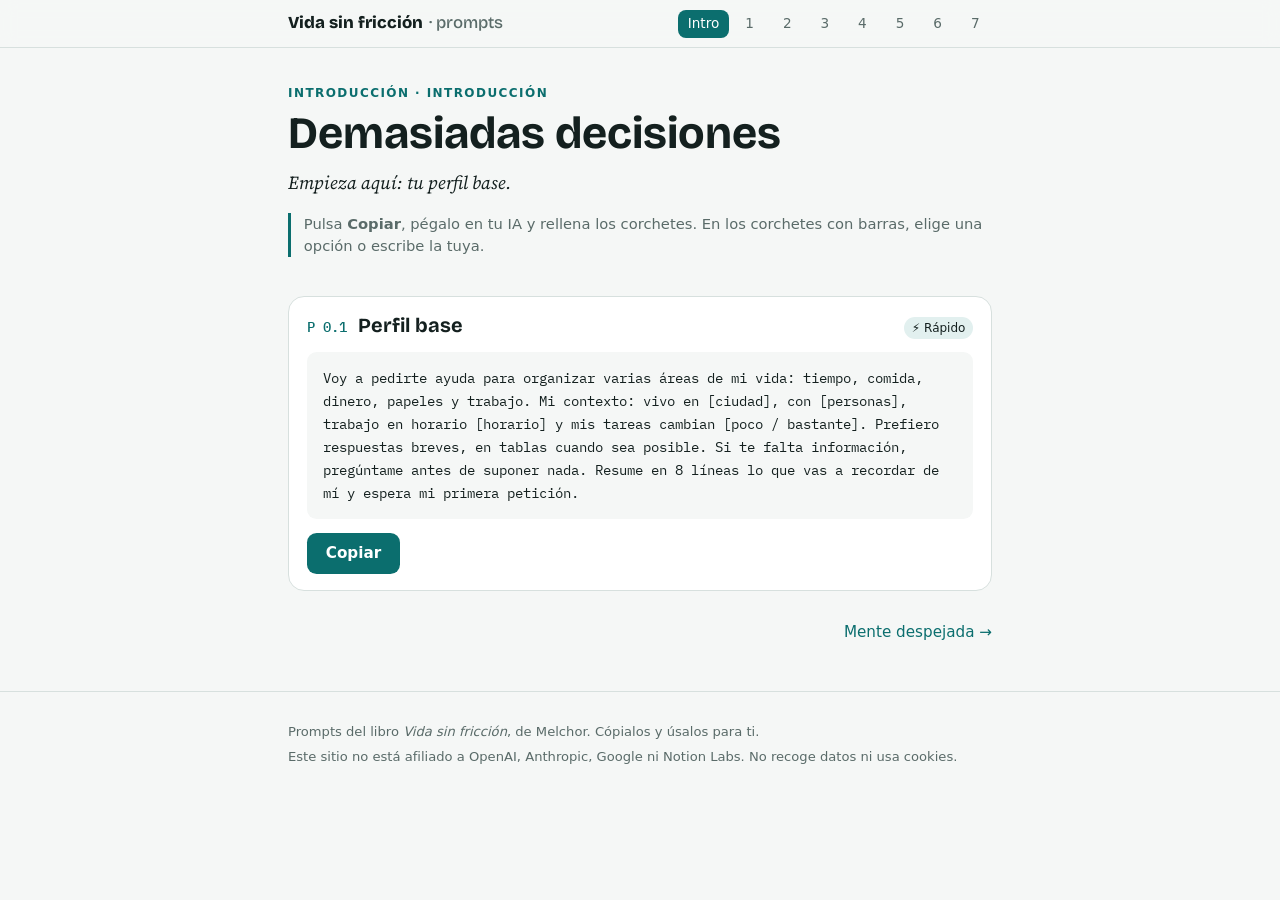
==== c0/index.html @ 8950af1c "Web de prompts de Vida sin fricción Co-Authored-By: Claude Opus 5.5 <noreply@anthropic.com> Claude-S" ====
<!doctype html><html lang="es"><head><meta charset="utf-8"><meta name="viewport" content="width=device-width,initial-scale=1,viewport-fit=cover">
<title>Introducción: Demasiadas decisiones · Vida sin fricción</title><meta name="description" content="Prompts listos para copiar del introducción de Vida sin fricción."><link rel="icon" href="../favicon.svg" type="image/svg+xml">
<link rel="preconnect" href="https://fonts.googleapis.com"><link rel="preconnect" href="https://fonts.gstatic.com" crossorigin>
<link rel="stylesheet" href="https://fonts.googleapis.com/css2?family=Bricolage+Grotesque:opsz,wght@12..96,500;12..96,700;12..96,800&family=IBM+Plex+Mono:wght@400;500&family=Source+Serif+4:ital,opsz,wght@0,8..60,400;0,8..60,600;1,8..60,400&display=swap">
<link rel="stylesheet" href="../style.css"></head><body><header class="top"><div class="wrap"><a class="marca" href="../">Vida sin fricción<span>· prompts</span></a><nav aria-label="Capítulos"><a href="../c0/" aria-current="page">Intro</a><a href="../c1/">1</a><a href="../c2/">2</a><a href="../c3/">3</a><a href="../c4/">4</a><a href="../c5/">5</a><a href="../c6/">6</a><a href="../c7/">7</a></nav></div></header><main class="wrap"><section class="cab-cap"><p class="etq">Introducción · Introducción</p><h1>Demasiadas decisiones</h1><p class="principio">Empieza aquí: tu perfil base.</p>
<p class="ayuda">Pulsa <strong>Copiar</strong>, pégalo en tu IA y rellena los corchetes. En los corchetes con barras, elige una opción o escribe la tuya.</p></section>
<div class="lista"><article class="prompt" id="p-0-1"><header><span class="code">P 0.1</span><h3>Perfil base</h3><div class="niveles"><span class="nivel" title="Rápido">⚡ Rápido</span></div></header>
<pre>Voy a pedirte ayuda para organizar varias áreas de mi vida: tiempo, comida, dinero, papeles y trabajo. Mi contexto: vivo en [ciudad], con [personas], trabajo en horario [horario] y mis tareas cambian [poco / bastante]. Prefiero respuestas breves, en tablas cuando sea posible. Si te falta información, pregúntame antes de suponer nada. Resume en 8 líneas lo que vas a recordar de mí y espera mi primera petición.</pre><button type="button" class="copiar" aria-label="Copiar P 0.1">Copiar</button></article></div><nav class="pasar"><span></span><a class="next" href="../c1/">Mente despejada →</a></nav></main><footer class="pie"><div class="wrap"><p>Prompts del libro <em>Vida sin fricción</em>, de Melchor. Cópialos y úsalos para ti.</p><p>Este sitio no está afiliado a OpenAI, Anthropic, Google ni Notion Labs. No recoge datos ni usa cookies.</p></div></footer><script src="../app.js"></script></body></html>
---- style.css ----
:root{--bg:#F5F7F6;--surface:#FFFFFF;--fg:#14201F;--muted:#5A6B69;--line:#D7E0DE;--accent:#0B6E6E;--accent-soft:#E2F0EF;--on-accent:#FFFFFF;
--f-display:"Bricolage Grotesque","Segoe UI",system-ui,sans-serif;--f-text:"Source Serif 4",Georgia,serif;--f-mono:"IBM Plex Mono",ui-monospace,Menlo,Consolas,monospace;--f-ui:system-ui,-apple-system,"Segoe UI",Roboto,sans-serif;color-scheme:light}
@media (prefers-color-scheme:dark){:root{--bg:#0F1615;--surface:#16201F;--fg:#E6EEED;--muted:#9AAEAB;--line:#2A3836;--accent:#55C7C0;--accent-soft:#1B2E2C;--on-accent:#0F1615;color-scheme:dark}}
*{box-sizing:border-box}html{-webkit-text-size-adjust:100%}
body{margin:0;background:var(--bg);color:var(--fg);font:400 1.0625rem/1.6 var(--f-text);padding-bottom:env(safe-area-inset-bottom,0px)}
.wrap{max-width:46rem;margin:0 auto;padding-inline:max(16px,env(safe-area-inset-left,0px))}
a{color:var(--accent)}
.top{position:sticky;top:0;z-index:5;background:color-mix(in srgb,var(--bg) 88%,transparent);backdrop-filter:blur(8px);border-bottom:1px solid var(--line);padding-top:env(safe-area-inset-top,0px)}
.top .wrap{display:flex;flex-wrap:wrap;align-items:center;justify-content:space-between;gap:.4rem 1rem;padding-block:.6rem}
.marca{font:800 1.05rem/1 var(--f-display);color:var(--fg);text-decoration:none}.marca span{font-weight:500;color:var(--muted);margin-left:.35rem}
.top nav{display:flex;flex-wrap:wrap;gap:.25rem}
.top nav a{font:500 .85rem/1 var(--f-ui);text-decoration:none;color:var(--muted);padding:.45rem .6rem;border-radius:.5rem;min-width:2.1rem;text-align:center}
.top nav a:hover{background:var(--accent-soft);color:var(--fg)}.top nav a[aria-current]{background:var(--accent);color:var(--on-accent)}
h1,h2,h3{font-family:var(--f-display);text-wrap:balance;line-height:1.15}
.etq{font:600 .75rem/1 var(--f-ui);letter-spacing:.12em;text-transform:uppercase;color:var(--accent);margin:0 0 .6rem}
.hero{padding-block:3rem 1.5rem}.hero h1{font-size:clamp(2.4rem,9vw,3.6rem);font-weight:800;margin:0 0 .6rem;letter-spacing:-.02em}
.sub{font-size:1.2rem;color:var(--muted);margin:0 0 1.6rem;max-width:34rem}
.buscar{display:grid;gap:.4rem;font:600 .8rem/1 var(--f-ui);color:var(--muted)}
.buscar input{font:400 1rem/1.4 var(--f-ui);padding:.85rem 1rem;border:1.5px solid var(--line);border-radius:.7rem;background:var(--surface);color:var(--fg);width:100%}
.buscar input:focus{outline:none;border-color:var(--accent)}
.res{list-style:none;margin:.5rem 0 0;padding:0;border:1px solid var(--line);border-radius:.7rem;background:var(--surface);overflow:hidden}
.res a{display:flex;gap:.8rem;padding:.7rem 1rem;text-decoration:none;color:var(--fg);border-top:1px solid var(--line);font-family:var(--f-ui);font-size:.95rem}
.res li:first-child a{border-top:0}.res a:hover{background:var(--accent-soft)}.res .c{font-family:var(--f-mono);color:var(--accent);flex:none;width:3.6rem}.res small{color:var(--muted);display:block}
.res .vacio{padding:.8rem 1rem;color:var(--muted);font-family:var(--f-ui)}
.leyenda{font:400 .85rem/2 var(--f-ui);color:var(--muted);padding-block:.5rem 1.2rem}.leyenda .nivel{margin-left:.6rem}.leyenda .nivel:first-child{margin-left:0}
.nivel{display:inline-block;font:500 .75rem/1 var(--f-ui);padding:.3rem .5rem;border-radius:999px;background:var(--accent-soft);color:var(--fg);white-space:nowrap}
.caps{display:grid;gap:.6rem;padding-bottom:3rem}
.capcard{display:flex;gap:1rem;align-items:center;padding:1rem 1.1rem;background:var(--surface);border:1px solid var(--line);border-radius:.9rem;text-decoration:none;color:var(--fg);transition:border-color .15s}
.capcard:hover{border-color:var(--accent)}.capcard .num{font:800 1.8rem/1 var(--f-display);color:var(--accent);width:2rem;text-align:center;flex:none}
.capcard .t{display:grid;gap:.2rem;min-width:0}.capcard b{font:700 1.1rem/1.2 var(--f-display)}.capcard small{font:400 .88rem/1.4 var(--f-ui);color:var(--muted)}
.cab-cap{padding-block:2.4rem 1rem}.cab-cap h1{font-size:clamp(2rem,7vw,2.8rem);margin:0 0 .5rem}
.principio{font-style:italic;font-size:1.15rem;margin:0 0 1rem}.ayuda{font:400 .92rem/1.5 var(--f-ui);color:var(--muted);border-left:3px solid var(--accent);padding-left:.8rem;margin:0}
.lista{display:grid;gap:1.1rem;padding-block:1.4rem 2rem}
.prompt{background:var(--surface);border:1px solid var(--line);border-radius:1rem;padding:1.1rem 1.1rem 1rem;position:relative;scroll-margin-top:5rem}
.prompt:target{border-color:var(--accent);box-shadow:0 0 0 3px var(--accent-soft)}
.prompt header{display:flex;flex-wrap:wrap;align-items:baseline;gap:.3rem .7rem;margin-bottom:.8rem}
.prompt .code{font:500 .85rem/1 var(--f-mono);color:var(--accent)}.prompt h3{margin:0;font-size:1.25rem;flex:1 1 12rem;min-width:0}
.niveles{display:flex;gap:.3rem;flex-wrap:wrap}
.prompt pre{margin:0 0 .9rem;white-space:pre-wrap;word-wrap:break-word;font:400 .9rem/1.6 var(--f-mono);background:var(--bg);border-radius:.6rem;padding:.9rem 1rem;max-height:26rem;overflow:auto}
.copiar{font:600 .95rem/1 var(--f-ui);background:var(--accent);color:var(--on-accent);border:0;border-radius:.6rem;padding:.8rem 1.2rem;cursor:pointer;width:100%}
.copiar:hover{filter:brightness(1.08)}.copiar.ok{background:var(--fg);color:var(--bg)}
@media (min-width:600px){.copiar{width:auto}}
.pasar{display:flex;justify-content:space-between;gap:1rem;padding-bottom:3rem;font:500 .95rem/1.3 var(--f-ui)}.pasar a{text-decoration:none}.pasar .next{text-align:right;margin-left:auto}
.pie{border-top:1px solid var(--line);padding-block:1.6rem 2.4rem;font:400 .82rem/1.5 var(--f-ui);color:var(--muted)}.pie p{margin:.3rem 0}
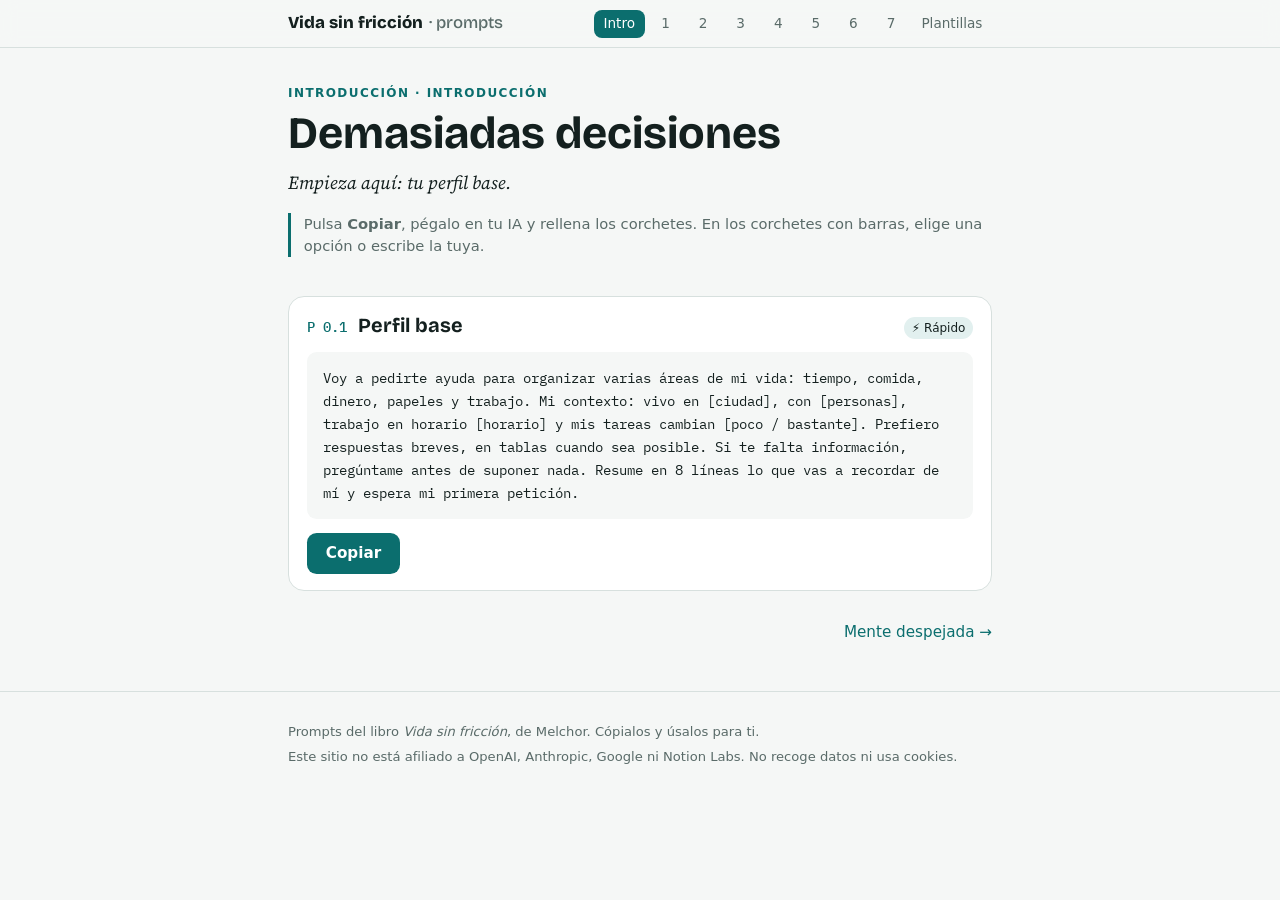
==== commit 9835b10e: "Añade plantillas interactivas (anexo C) Co-Authored-By: Claude Opus 5.5 <noreply@anthropic.com> Clau" ====
--- a/c0/index.html
+++ b/c0/index.html
@@ -2,7 +2,7 @@
 <title>Introducción: Demasiadas decisiones · Vida sin fricción</title><meta name="description" content="Prompts listos para copiar del introducción de Vida sin fricción."><link rel="icon" href="../favicon.svg" type="image/svg+xml">
 <link rel="preconnect" href="https://fonts.googleapis.com"><link rel="preconnect" href="https://fonts.gstatic.com" crossorigin>
 <link rel="stylesheet" href="https://fonts.googleapis.com/css2?family=Bricolage+Grotesque:opsz,wght@12..96,500;12..96,700;12..96,800&family=IBM+Plex+Mono:wght@400;500&family=Source+Serif+4:ital,opsz,wght@0,8..60,400;0,8..60,600;1,8..60,400&display=swap">
-<link rel="stylesheet" href="../style.css"></head><body><header class="top"><div class="wrap"><a class="marca" href="../">Vida sin fricción<span>· prompts</span></a><nav aria-label="Capítulos"><a href="../c0/" aria-current="page">Intro</a><a href="../c1/">1</a><a href="../c2/">2</a><a href="../c3/">3</a><a href="../c4/">4</a><a href="../c5/">5</a><a href="../c6/">6</a><a href="../c7/">7</a></nav></div></header><main class="wrap"><section class="cab-cap"><p class="etq">Introducción · Introducción</p><h1>Demasiadas decisiones</h1><p class="principio">Empieza aquí: tu perfil base.</p>
+<link rel="stylesheet" href="../style.css"></head><body><header class="top"><div class="wrap"><a class="marca" href="../">Vida sin fricción<span>· prompts</span></a><nav aria-label="Capítulos"><a href="../c0/" aria-current="page">Intro</a><a href="../c1/">1</a><a href="../c2/">2</a><a href="../c3/">3</a><a href="../c4/">4</a><a href="../c5/">5</a><a href="../c6/">6</a><a href="../c7/">7</a><a href="../plantillas/">Plantillas</a></nav></div></header><main class="wrap"><section class="cab-cap"><p class="etq">Introducción · Introducción</p><h1>Demasiadas decisiones</h1><p class="principio">Empieza aquí: tu perfil base.</p>
 <p class="ayuda">Pulsa <strong>Copiar</strong>, pégalo en tu IA y rellena los corchetes. En los corchetes con barras, elige una opción o escribe la tuya.</p></section>
 <div class="lista"><article class="prompt" id="p-0-1"><header><span class="code">P 0.1</span><h3>Perfil base</h3><div class="niveles"><span class="nivel" title="Rápido">⚡ Rápido</span></div></header>
 <pre>Voy a pedirte ayuda para organizar varias áreas de mi vida: tiempo, comida, dinero, papeles y trabajo. Mi contexto: vivo en [ciudad], con [personas], trabajo en horario [horario] y mis tareas cambian [poco / bastante]. Prefiero respuestas breves, en tablas cuando sea posible. Si te falta información, pregúntame antes de suponer nada. Resume en 8 líneas lo que vas a recordar de mí y espera mi primera petición.</pre><button type="button" class="copiar" aria-label="Copiar P 0.1">Copiar</button></article></div><nav class="pasar"><span></span><a class="next" href="../c1/">Mente despejada →</a></nav></main><footer class="pie"><div class="wrap"><p>Prompts del libro <em>Vida sin fricción</em>, de Melchor. Cópialos y úsalos para ti.</p><p>Este sitio no está afiliado a OpenAI, Anthropic, Google ni Notion Labs. No recoge datos ni usa cookies.</p></div></footer><script src="../app.js"></script></body></html>
--- a/style.css
+++ b/style.css
@@ -42,3 +42,45 @@
 @media (min-width:600px){.copiar{width:auto}}
 .pasar{display:flex;justify-content:space-between;gap:1rem;padding-bottom:3rem;font:500 .95rem/1.3 var(--f-ui)}.pasar a{text-decoration:none}.pasar .next{text-align:right;margin-left:auto}
 .pie{border-top:1px solid var(--line);padding-block:1.6rem 2.4rem;font:400 .82rem/1.5 var(--f-ui);color:var(--muted)}.pie p{margin:.3rem 0}
+/* Plantillas */
+.wrap.ancho{max-width:52rem}
+.indice-pl{display:flex;flex-wrap:wrap;gap:.4rem;padding-block:.4rem 1.4rem}
+.indice-pl a{font:500 .88rem/1 var(--f-ui);text-decoration:none;color:var(--fg);background:var(--surface);border:1px solid var(--line);border-radius:999px;padding:.55rem .85rem}
+.indice-pl a:hover{border-color:var(--accent)}.indice-pl b{color:var(--accent);margin-right:.25rem}
+.pl{background:var(--surface);border:1px solid var(--line);border-radius:1rem;padding:1.3rem 1.2rem;margin-bottom:1.4rem;scroll-margin-top:5rem}
+.pl-cab{display:flex;gap:1rem;align-items:flex-start;margin-bottom:1rem}.pl-cab h2{margin:0 0 .3rem;font-size:1.45rem}.pl-cab p{margin:0;color:var(--muted);font-size:.98rem}
+.pl-n{flex:none;width:2.4rem;height:2.4rem;border-radius:.7rem;background:var(--accent);color:var(--on-accent);display:grid;place-items:center;font:800 1.2rem/1 var(--f-display)}
+.sub-h{font-size:1.05rem;margin:1.4rem 0 .6rem}
+.campos{display:grid;grid-template-columns:repeat(auto-fit,minmax(14rem,1fr));gap:.8rem;margin-bottom:1rem}
+.campos.tres{grid-template-columns:repeat(auto-fit,minmax(11rem,1fr))}.campos .ancho2{grid-column:1/-1}
+.campos label{display:grid;gap:.35rem;font:600 .8rem/1.3 var(--f-ui);color:var(--muted)}
+input,select,textarea{font:400 1rem/1.4 var(--f-ui);color:var(--fg);background:var(--bg);border:1.5px solid var(--line);border-radius:.55rem;padding:.6rem .7rem;width:100%;min-width:0}
+input:focus,select:focus,textarea:focus{outline:none;border-color:var(--accent)}textarea{resize:vertical}
+.salida pre{margin:0 0 1rem;white-space:pre-wrap;font:400 .88rem/1.6 var(--f-mono);background:var(--bg);border-radius:.6rem;padding:.9rem 1rem}
+.acciones{display:flex;flex-wrap:wrap;gap:.5rem}
+.btn{font:600 .92rem/1 var(--f-ui);background:var(--accent);color:var(--on-accent);border:1.5px solid var(--accent);border-radius:.6rem;padding:.75rem 1rem;cursor:pointer}
+.btn.sec{background:transparent;color:var(--accent)}.btn:hover{filter:brightness(1.08)}
+.tabla-wrap{overflow-x:auto;margin-bottom:1rem;position:relative}
+.tabla{width:100%;border-collapse:collapse;font:400 .92rem/1.45 var(--f-ui)}.tabla th,.tabla td{border-bottom:1px solid var(--line);padding:.5rem .45rem;text-align:left;vertical-align:top}
+.tabla thead th{font-size:.75rem;letter-spacing:.06em;text-transform:uppercase;color:var(--muted)}
+.tabla.menu td,.tabla.venc td{padding:.35rem .3rem}.tabla.menu th[scope]{width:6.5rem;font-weight:600}.tabla input,.tabla select{padding:.45rem .5rem;font-size:.92rem}
+.tabla.venc{min-width:40rem}.tabla.venc .av{font-variant-numeric:tabular-nums;color:var(--accent);white-space:nowrap;font-weight:600}
+.x{border:0;background:transparent;color:var(--muted);font-size:1.3rem;cursor:pointer;padding:.2rem .5rem;border-radius:.4rem}.x:hover{color:var(--fg);background:var(--bg)}
+.sr{position:absolute;width:1px;height:1px;overflow:hidden;clip:rect(0 0 0 0)}
+.barra{display:flex;height:.8rem;border-radius:999px;overflow:hidden;background:var(--bg);margin:.2rem 0 1rem}.barra span{transition:width .25s}
+.barra .b1{background:var(--accent)}.barra .b2{background:var(--muted)}.barra .b3{background:color-mix(in srgb,var(--accent) 35%,var(--line))}
+.cifras{display:grid;grid-template-columns:repeat(auto-fit,minmax(11rem,1fr));gap:.6rem;margin:0 0 1rem}
+.cifras div{background:var(--bg);border-radius:.6rem;padding:.7rem .8rem}.cifras dt{font:500 .8rem/1.3 var(--f-ui);color:var(--muted)}
+.cifras dd{margin:.25rem 0 0;font:700 1.3rem/1.2 var(--f-display);font-variant-numeric:tabular-nums}.cifras .dest{background:var(--accent-soft);outline:1.5px solid var(--accent)}
+.nota{font:400 .85rem/1.5 var(--f-ui);color:var(--muted);margin:0 0 1rem}.nota:empty{display:none}
+code{font-family:var(--f-mono);font-size:.9em;background:var(--bg);padding:.1rem .3rem;border-radius:.3rem}
+.check{list-style:none;padding:0;margin:0 0 1rem;display:grid;gap:.4rem}
+.check label{display:flex;gap:.7rem;align-items:flex-start;padding:.6rem .7rem;border-radius:.6rem;background:var(--bg);cursor:pointer;font:400 .95rem/1.45 var(--f-ui)}
+.check input{width:1.2rem;height:1.2rem;flex:none;margin-top:.1rem;accent-color:var(--accent)}
+.check input:checked+span{color:var(--muted);text-decoration:line-through}
+.carpetas{display:flex;flex-wrap:wrap;gap:.4rem;margin-bottom:.8rem}.carpetas span{font:500 .88rem/1 var(--f-ui);background:var(--bg);border-radius:.5rem;padding:.55rem .7rem}
+.capcard.pl-card{border-style:dashed}
+@media print{.top,.pie,.indice-pl,.acciones,.cab-cap .ayuda,.x{display:none!important}body{background:#fff;color:#000}
+ .pl{border:0;padding:0;break-inside:avoid}body[data-imprimir] .pl,body[data-imprimir] .cab-cap{display:none}
+ body[data-imprimir="perfil"] #perfil,body[data-imprimir="menu"] #menu,body[data-imprimir="nomina"] #nomina,body[data-imprimir="casa"] #casa,body[data-imprimir="hogar"] #hogar,body[data-imprimir="notion"] #notion,body[data-imprimir="plan"] #plan{display:block}
+ input,select,textarea{border:0;border-bottom:1px solid #999;border-radius:0;background:#fff}}
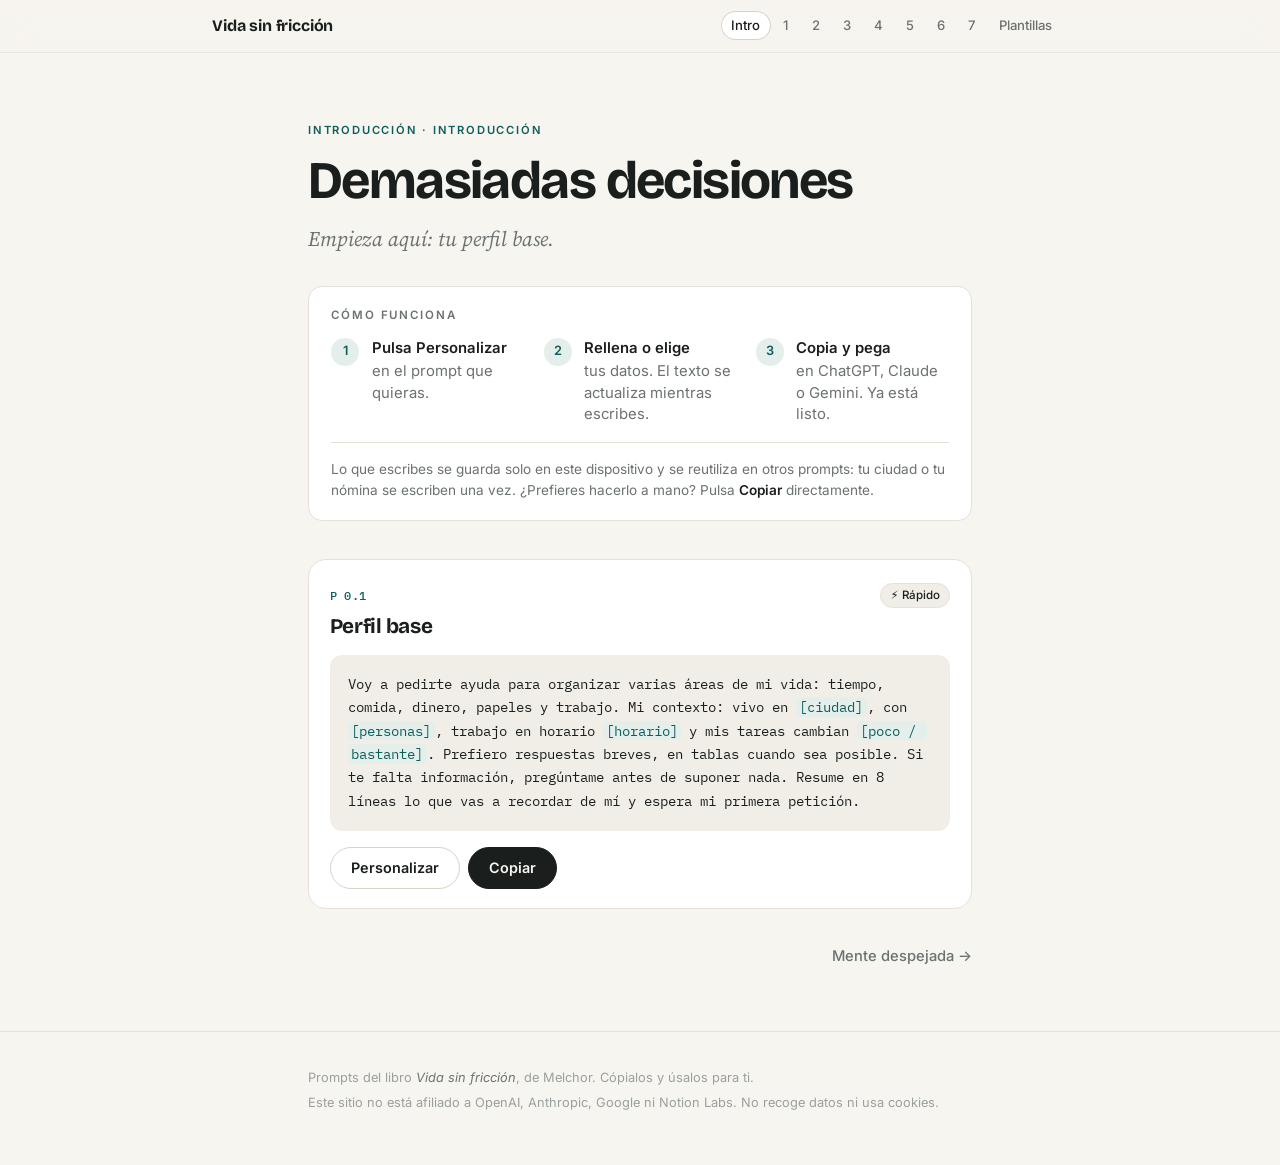
==== commit d447e806: "Personalizador de prompts y nuevo diseño Co-Authored-By: Claude Opus 5.5 <noreply@anthropic.com> Cla" ====
--- a/c0/index.html
+++ b/c0/index.html
@@ -1,8 +1,14 @@
 <!doctype html><html lang="es"><head><meta charset="utf-8"><meta name="viewport" content="width=device-width,initial-scale=1,viewport-fit=cover">
 <title>Introducción: Demasiadas decisiones · Vida sin fricción</title><meta name="description" content="Prompts listos para copiar del introducción de Vida sin fricción."><link rel="icon" href="../favicon.svg" type="image/svg+xml">
 <link rel="preconnect" href="https://fonts.googleapis.com"><link rel="preconnect" href="https://fonts.gstatic.com" crossorigin>
-<link rel="stylesheet" href="https://fonts.googleapis.com/css2?family=Bricolage+Grotesque:opsz,wght@12..96,500;12..96,700;12..96,800&family=IBM+Plex+Mono:wght@400;500&family=Source+Serif+4:ital,opsz,wght@0,8..60,400;0,8..60,600;1,8..60,400&display=swap">
+<link rel="stylesheet" href="https://fonts.googleapis.com/css2?family=Bricolage+Grotesque:opsz,wght@12..96,300;12..96,600;12..96,700;12..96,800&family=Inter:wght@400;500;600&family=IBM+Plex+Mono:wght@400;500&family=Source+Serif+4:ital,opsz,wght@0,8..60,400;0,8..60,600;1,8..60,400&display=swap">
 <link rel="stylesheet" href="../style.css"></head><body><header class="top"><div class="wrap"><a class="marca" href="../">Vida sin fricción<span>· prompts</span></a><nav aria-label="Capítulos"><a href="../c0/" aria-current="page">Intro</a><a href="../c1/">1</a><a href="../c2/">2</a><a href="../c3/">3</a><a href="../c4/">4</a><a href="../c5/">5</a><a href="../c6/">6</a><a href="../c7/">7</a><a href="../plantillas/">Plantillas</a></nav></div></header><main class="wrap"><section class="cab-cap"><p class="etq">Introducción · Introducción</p><h1>Demasiadas decisiones</h1><p class="principio">Empieza aquí: tu perfil base.</p>
-<p class="ayuda">Pulsa <strong>Copiar</strong>, pégalo en tu IA y rellena los corchetes. En los corchetes con barras, elige una opción o escribe la tuya.</p></section>
+</section><section class="guia" aria-label="Cómo funciona"><h2>Cómo funciona</h2><ol>
+<li><span>1</span><div><b>Pulsa Personalizar</b> en el prompt que quieras.</div></li>
+<li><span>2</span><div><b>Rellena o elige</b> tus datos. El texto se actualiza mientras escribes.</div></li>
+<li><span>3</span><div><b>Copia y pega</b> en ChatGPT, Claude o Gemini. Ya está listo.</div></li></ol>
+<p>Lo que escribes se guarda solo en este dispositivo y se reutiliza en otros prompts: tu ciudad o tu nómina se escriben una vez. ¿Prefieres hacerlo a mano? Pulsa <b>Copiar</b> directamente.</p></section>
 <div class="lista"><article class="prompt" id="p-0-1"><header><span class="code">P 0.1</span><h3>Perfil base</h3><div class="niveles"><span class="nivel" title="Rápido">⚡ Rápido</span></div></header>
-<pre>Voy a pedirte ayuda para organizar varias áreas de mi vida: tiempo, comida, dinero, papeles y trabajo. Mi contexto: vivo en [ciudad], con [personas], trabajo en horario [horario] y mis tareas cambian [poco / bastante]. Prefiero respuestas breves, en tablas cuando sea posible. Si te falta información, pregúntame antes de suponer nada. Resume en 8 líneas lo que vas a recordar de mí y espera mi primera petición.</pre><button type="button" class="copiar" aria-label="Copiar P 0.1">Copiar</button></article></div><nav class="pasar"><span></span><a class="next" href="../c1/">Mente despejada →</a></nav></main><footer class="pie"><div class="wrap"><p>Prompts del libro <em>Vida sin fricción</em>, de Melchor. Cópialos y úsalos para ti.</p><p>Este sitio no está afiliado a OpenAI, Anthropic, Google ni Notion Labs. No recoge datos ni usa cookies.</p></div></footer><script src="../app.js"></script></body></html>+<pre class="texto">Voy a pedirte ayuda para organizar varias áreas de mi vida: tiempo, comida, dinero, papeles y trabajo. Mi contexto: vivo en [ciudad], con [personas], trabajo en horario [horario] y mis tareas cambian [poco / bastante]. Prefiero respuestas breves, en tablas cuando sea posible. Si te falta información, pregúntame antes de suponer nada. Resume en 8 líneas lo que vas a recordar de mí y espera mi primera petición.</pre>
+<div class="barra-acc"><button type="button" class="btn-p personalizar" aria-expanded="false">Personalizar</button><button type="button" class="btn-p copiar" aria-label="Copiar P 0.1">Copiar</button><span class="estado" aria-live="polite"></span></div>
+<div class="panel" hidden></div></article></div><nav class="pasar"><span></span><a class="next" href="../c1/">Mente despejada →</a></nav></main><footer class="pie"><div class="wrap"><p>Prompts del libro <em>Vida sin fricción</em>, de Melchor. Cópialos y úsalos para ti.</p><p>Este sitio no está afiliado a OpenAI, Anthropic, Google ni Notion Labs. No recoge datos ni usa cookies.</p></div></footer><script src="../app.js"></script></body></html>
--- a/style.css
+++ b/style.css
@@ -1,65 +1,148 @@
-:root{--bg:#F5F7F6;--surface:#FFFFFF;--fg:#14201F;--muted:#5A6B69;--line:#D7E0DE;--accent:#0B6E6E;--accent-soft:#E2F0EF;--on-accent:#FFFFFF;
---f-display:"Bricolage Grotesque","Segoe UI",system-ui,sans-serif;--f-text:"Source Serif 4",Georgia,serif;--f-mono:"IBM Plex Mono",ui-monospace,Menlo,Consolas,monospace;--f-ui:system-ui,-apple-system,"Segoe UI",Roboto,sans-serif;color-scheme:light}
-@media (prefers-color-scheme:dark){:root{--bg:#0F1615;--surface:#16201F;--fg:#E6EEED;--muted:#9AAEAB;--line:#2A3836;--accent:#55C7C0;--accent-soft:#1B2E2C;--on-accent:#0F1615;color-scheme:dark}}
-*{box-sizing:border-box}html{-webkit-text-size-adjust:100%}
-body{margin:0;background:var(--bg);color:var(--fg);font:400 1.0625rem/1.6 var(--f-text);padding-bottom:env(safe-area-inset-bottom,0px)}
-.wrap{max-width:46rem;margin:0 auto;padding-inline:max(16px,env(safe-area-inset-left,0px))}
-a{color:var(--accent)}
-.top{position:sticky;top:0;z-index:5;background:color-mix(in srgb,var(--bg) 88%,transparent);backdrop-filter:blur(8px);border-bottom:1px solid var(--line);padding-top:env(safe-area-inset-top,0px)}
-.top .wrap{display:flex;flex-wrap:wrap;align-items:center;justify-content:space-between;gap:.4rem 1rem;padding-block:.6rem}
-.marca{font:800 1.05rem/1 var(--f-display);color:var(--fg);text-decoration:none}.marca span{font-weight:500;color:var(--muted);margin-left:.35rem}
-.top nav{display:flex;flex-wrap:wrap;gap:.25rem}
-.top nav a{font:500 .85rem/1 var(--f-ui);text-decoration:none;color:var(--muted);padding:.45rem .6rem;border-radius:.5rem;min-width:2.1rem;text-align:center}
-.top nav a:hover{background:var(--accent-soft);color:var(--fg)}.top nav a[aria-current]{background:var(--accent);color:var(--on-accent)}
-h1,h2,h3{font-family:var(--f-display);text-wrap:balance;line-height:1.15}
-.etq{font:600 .75rem/1 var(--f-ui);letter-spacing:.12em;text-transform:uppercase;color:var(--accent);margin:0 0 .6rem}
-.hero{padding-block:3rem 1.5rem}.hero h1{font-size:clamp(2.4rem,9vw,3.6rem);font-weight:800;margin:0 0 .6rem;letter-spacing:-.02em}
-.sub{font-size:1.2rem;color:var(--muted);margin:0 0 1.6rem;max-width:34rem}
-.buscar{display:grid;gap:.4rem;font:600 .8rem/1 var(--f-ui);color:var(--muted)}
-.buscar input{font:400 1rem/1.4 var(--f-ui);padding:.85rem 1rem;border:1.5px solid var(--line);border-radius:.7rem;background:var(--surface);color:var(--fg);width:100%}
-.buscar input:focus{outline:none;border-color:var(--accent)}
-.res{list-style:none;margin:.5rem 0 0;padding:0;border:1px solid var(--line);border-radius:.7rem;background:var(--surface);overflow:hidden}
-.res a{display:flex;gap:.8rem;padding:.7rem 1rem;text-decoration:none;color:var(--fg);border-top:1px solid var(--line);font-family:var(--f-ui);font-size:.95rem}
-.res li:first-child a{border-top:0}.res a:hover{background:var(--accent-soft)}.res .c{font-family:var(--f-mono);color:var(--accent);flex:none;width:3.6rem}.res small{color:var(--muted);display:block}
-.res .vacio{padding:.8rem 1rem;color:var(--muted);font-family:var(--f-ui)}
-.leyenda{font:400 .85rem/2 var(--f-ui);color:var(--muted);padding-block:.5rem 1.2rem}.leyenda .nivel{margin-left:.6rem}.leyenda .nivel:first-child{margin-left:0}
-.nivel{display:inline-block;font:500 .75rem/1 var(--f-ui);padding:.3rem .5rem;border-radius:999px;background:var(--accent-soft);color:var(--fg);white-space:nowrap}
-.caps{display:grid;gap:.6rem;padding-bottom:3rem}
-.capcard{display:flex;gap:1rem;align-items:center;padding:1rem 1.1rem;background:var(--surface);border:1px solid var(--line);border-radius:.9rem;text-decoration:none;color:var(--fg);transition:border-color .15s}
-.capcard:hover{border-color:var(--accent)}.capcard .num{font:800 1.8rem/1 var(--f-display);color:var(--accent);width:2rem;text-align:center;flex:none}
-.capcard .t{display:grid;gap:.2rem;min-width:0}.capcard b{font:700 1.1rem/1.2 var(--f-display)}.capcard small{font:400 .88rem/1.4 var(--f-ui);color:var(--muted)}
-.cab-cap{padding-block:2.4rem 1rem}.cab-cap h1{font-size:clamp(2rem,7vw,2.8rem);margin:0 0 .5rem}
-.principio{font-style:italic;font-size:1.15rem;margin:0 0 1rem}.ayuda{font:400 .92rem/1.5 var(--f-ui);color:var(--muted);border-left:3px solid var(--accent);padding-left:.8rem;margin:0}
-.lista{display:grid;gap:1.1rem;padding-block:1.4rem 2rem}
-.prompt{background:var(--surface);border:1px solid var(--line);border-radius:1rem;padding:1.1rem 1.1rem 1rem;position:relative;scroll-margin-top:5rem}
-.prompt:target{border-color:var(--accent);box-shadow:0 0 0 3px var(--accent-soft)}
-.prompt header{display:flex;flex-wrap:wrap;align-items:baseline;gap:.3rem .7rem;margin-bottom:.8rem}
-.prompt .code{font:500 .85rem/1 var(--f-mono);color:var(--accent)}.prompt h3{margin:0;font-size:1.25rem;flex:1 1 12rem;min-width:0}
-.niveles{display:flex;gap:.3rem;flex-wrap:wrap}
-.prompt pre{margin:0 0 .9rem;white-space:pre-wrap;word-wrap:break-word;font:400 .9rem/1.6 var(--f-mono);background:var(--bg);border-radius:.6rem;padding:.9rem 1rem;max-height:26rem;overflow:auto}
-.copiar{font:600 .95rem/1 var(--f-ui);background:var(--accent);color:var(--on-accent);border:0;border-radius:.6rem;padding:.8rem 1.2rem;cursor:pointer;width:100%}
-.copiar:hover{filter:brightness(1.08)}.copiar.ok{background:var(--fg);color:var(--bg)}
-@media (min-width:600px){.copiar{width:auto}}
-.pasar{display:flex;justify-content:space-between;gap:1rem;padding-bottom:3rem;font:500 .95rem/1.3 var(--f-ui)}.pasar a{text-decoration:none}.pasar .next{text-align:right;margin-left:auto}
-.pie{border-top:1px solid var(--line);padding-block:1.6rem 2.4rem;font:400 .82rem/1.5 var(--f-ui);color:var(--muted)}.pie p{margin:.3rem 0}
+:root{
+--bg:#F7F5F0;--surface:#FFFFFF;--sunk:#F1EEE7;--fg:#1A1F1E;--muted:#6B7270;--faint:#9AA09E;--line:#E6E1D7;--line-2:#D9D3C7;
+--accent:#0E5E5A;--accent-2:#167A74;--accent-soft:#E4EFEC;--on-accent:#FFFFFF;--mark:#FCEFC7;--mark-fg:#3D2F05;
+--f-display:"Bricolage Grotesque","Segoe UI",system-ui,sans-serif;--f-text:"Source Serif 4",Georgia,serif;--f-mono:"IBM Plex Mono",ui-monospace,Menlo,Consolas,monospace;--f-ui:"Inter",system-ui,-apple-system,"Segoe UI",Roboto,sans-serif;
+--r:14px;--sh:0 1px 2px rgba(26,31,30,.04),0 8px 24px -12px rgba(26,31,30,.10);--ease:cubic-bezier(.2,.7,.2,1);color-scheme:light}
+@media (prefers-color-scheme:dark){:root{--bg:#0E1312;--surface:#151C1B;--sunk:#111716;--fg:#E8EDEB;--muted:#9AA6A3;--faint:#6E7A77;--line:#222C2A;--line-2:#2E3A38;
+--accent:#6FD0C6;--accent-2:#8FDCD3;--accent-soft:#16302D;--on-accent:#0E1312;--mark:#3A3214;--mark-fg:#F6E7B6;--sh:0 1px 2px rgba(0,0,0,.3),0 10px 30px -14px rgba(0,0,0,.6);color-scheme:dark}}
+*{box-sizing:border-box}html{-webkit-text-size-adjust:100%;scroll-behavior:smooth}
+@media (prefers-reduced-motion:reduce){html{scroll-behavior:auto}*{transition:none!important;animation:none!important}}
+body{margin:0;background:var(--bg);color:var(--fg);font:400 1.0625rem/1.65 var(--f-text);-webkit-font-smoothing:antialiased;padding-bottom:env(safe-area-inset-bottom,0px)}
+::selection{background:var(--accent-soft)}
+.wrap{max-width:44rem;margin:0 auto;padding-inline:max(20px,env(safe-area-inset-left,0px))}
+a{color:var(--accent);text-decoration-thickness:1px;text-underline-offset:3px}
+:focus-visible{outline:2px solid var(--accent);outline-offset:2px;border-radius:6px}
+
+/* Cabecera */
+.top{position:sticky;top:0;z-index:10;background:color-mix(in srgb,var(--bg) 82%,transparent);backdrop-filter:saturate(1.4) blur(14px);-webkit-backdrop-filter:saturate(1.4) blur(14px);border-bottom:1px solid color-mix(in srgb,var(--line) 70%,transparent);padding-top:env(safe-area-inset-top,0px)}
+.top .wrap{display:flex;align-items:center;gap:1rem;padding-block:.7rem;max-width:56rem}
+.marca{font:700 1rem/1 var(--f-display);color:var(--fg);text-decoration:none;letter-spacing:-.01em;white-space:nowrap;flex:none}.marca span{display:none}
+.top nav{display:flex;gap:.15rem;overflow-x:auto;scrollbar-width:none;margin-left:auto;mask-image:linear-gradient(90deg,transparent,#000 8px,#000 calc(100% - 12px),transparent);padding-inline:6px}
+.top nav::-webkit-scrollbar{display:none}
+.top nav a{font:500 .82rem/1 var(--f-ui);text-decoration:none;color:var(--muted);padding:.5rem .65rem;border-radius:999px;white-space:nowrap;transition:color .2s,background .2s}
+.top nav a:hover{color:var(--fg);background:var(--sunk)}.top nav a[aria-current]{color:var(--fg);background:var(--surface);box-shadow:inset 0 0 0 1px var(--line-2)}
+
+/* Tipografía */
+h1,h2,h3{font-family:var(--f-display);text-wrap:balance;line-height:1.1;letter-spacing:-.02em;font-weight:700}
+.etq{font:600 .7rem/1 var(--f-ui);letter-spacing:.16em;text-transform:uppercase;color:var(--accent);margin:0 0 1rem}
+.hero{padding-block:clamp(3rem,10vw,6rem) 2rem}
+.hero h1{font-size:clamp(2.8rem,11vw,4.6rem);font-weight:800;margin:0 0 1rem;letter-spacing:-.035em;line-height:.98}
+.sub{font-size:clamp(1.15rem,3.6vw,1.35rem);line-height:1.5;color:var(--muted);margin:0 0 2.2rem;max-width:30rem}
+.sub em{color:var(--fg);font-style:italic}
+
+/* Buscador */
+.buscar{display:block;position:relative}
+.buscar span{position:absolute;width:1px;height:1px;overflow:hidden;clip:rect(0 0 0 0)}
+.buscar input{font:400 1rem/1.4 var(--f-ui);padding:1rem 1.1rem 1rem 2.8rem;border:1px solid var(--line-2);border-radius:var(--r);background:var(--surface) url("data:image/svg+xml,%3Csvg xmlns='http://www.w3.org/2000/svg' width='18' height='18' fill='none' stroke='%239AA09E' stroke-width='2' stroke-linecap='round'%3E%3Ccircle cx='8' cy='8' r='6'/%3E%3Cpath d='m13 13 4 4'/%3E%3C/svg%3E") no-repeat 1rem 50%;color:var(--fg);width:100%;box-shadow:var(--sh);transition:border-color .2s,box-shadow .2s}
+.buscar input:focus{outline:none;border-color:var(--accent);box-shadow:0 0 0 4px var(--accent-soft)}
+.res{list-style:none;margin:.6rem 0 0;padding:.3rem;border:1px solid var(--line);border-radius:var(--r);background:var(--surface);box-shadow:var(--sh);animation:sube .25s var(--ease)}
+.res a{display:flex;gap:.9rem;align-items:baseline;padding:.7rem .8rem;text-decoration:none;color:var(--fg);border-radius:10px;font-family:var(--f-ui);font-size:.95rem}
+.res a:hover{background:var(--sunk)}.res .c{font:500 .8rem/1 var(--f-mono);color:var(--accent);flex:none;width:3.4rem}.res b{font-weight:600}.res small{color:var(--muted);display:block;font-size:.8rem}
+.res .vacio{padding:.8rem;color:var(--muted);font-family:var(--f-ui);font-size:.92rem}
+@keyframes sube{from{opacity:0;transform:translateY(4px)}to{opacity:1;transform:none}}
+
+/* Guía */
+.guia{margin:1.6rem 0 2rem;padding:1.4rem 1.4rem 1.2rem;border-radius:var(--r);background:var(--surface);border:1px solid var(--line)}
+.guia h2{font-size:.72rem;font-family:var(--f-ui);font-weight:600;letter-spacing:.16em;text-transform:uppercase;color:var(--muted);margin:0 0 1rem}
+.guia ol{list-style:none;margin:0 0 1rem;padding:0;display:grid;gap:.9rem}
+@media (min-width:640px){.guia ol{grid-template-columns:repeat(3,1fr);gap:1.2rem}}
+.guia li{display:flex;gap:.8rem;align-items:flex-start;font:400 .93rem/1.45 var(--f-ui);color:var(--muted)}
+.guia li span{flex:none;width:1.75rem;height:1.75rem;border-radius:50%;display:grid;place-items:center;font:600 .8rem/1 var(--f-ui);color:var(--accent);background:var(--accent-soft)}
+.guia li b{display:block;color:var(--fg);font-weight:600;margin-bottom:.1rem}
+.guia p{margin:0;padding-top:1rem;border-top:1px solid var(--line);font:400 .85rem/1.55 var(--f-ui);color:var(--muted)}.guia p b{color:var(--fg);font-weight:600}
+
+/* Leyenda y niveles */
+.leyenda{display:flex;flex-wrap:wrap;gap:.5rem 1.2rem;font:400 .82rem/1.4 var(--f-ui);color:var(--muted);padding-block:.2rem 2rem}
+.leyenda .nivel{margin-right:.35rem}
+.nivel{display:inline-flex;align-items:center;gap:.3rem;font:500 .72rem/1 var(--f-ui);padding:.38rem .6rem;border-radius:999px;background:var(--sunk);color:var(--fg);white-space:nowrap;border:1px solid var(--line)}
+
+/* Capítulos en portada */
+.caps{display:grid;gap:.7rem;padding-bottom:4rem;counter-reset:c}
+.capcard{display:flex;gap:1.1rem;align-items:center;padding:1.15rem 1.2rem;background:var(--surface);border:1px solid var(--line);border-radius:var(--r);text-decoration:none;color:var(--fg);transition:transform .35s var(--ease),border-color .25s,box-shadow .35s var(--ease)}
+.capcard:hover{transform:translateY(-2px);border-color:var(--line-2);box-shadow:var(--sh)}
+.capcard .num{font:300 2rem/1 var(--f-display);color:var(--accent);width:2rem;text-align:center;flex:none;font-variant-numeric:tabular-nums}
+.capcard .t{display:grid;gap:.25rem;min-width:0}.capcard b{font:600 1.08rem/1.25 var(--f-display);letter-spacing:-.01em}.capcard small{font:400 .85rem/1.45 var(--f-ui);color:var(--muted)}
+.capcard::after{content:"→";margin-left:auto;color:var(--faint);font-family:var(--f-ui);transition:transform .3s var(--ease),color .2s}
+.capcard:hover::after{transform:translateX(3px);color:var(--accent)}
+.capcard.pl-card{background:transparent;border-style:dashed}
+
+/* Página de capítulo */
+.cab-cap{padding-block:clamp(2.6rem,8vw,4.5rem) .4rem}
+.cab-cap h1{font-size:clamp(2.2rem,8vw,3.3rem);margin:0 0 .8rem;letter-spacing:-.03em}
+.principio{font-style:italic;font-size:clamp(1.1rem,3.4vw,1.3rem);line-height:1.5;color:var(--muted);margin:0;max-width:34rem}
+.ayuda{font:400 .9rem/1.55 var(--f-ui);color:var(--muted);margin:1rem 0 0}
+.lista{display:grid;gap:1.4rem;padding-block:.4rem 2.4rem}
+
+/* Tarjeta de prompt */
+.prompt{background:var(--surface);border:1px solid var(--line);border-radius:calc(var(--r) + 4px);padding:1.4rem 1.3rem 1.2rem;scroll-margin-top:5rem;transition:border-color .3s,box-shadow .4s var(--ease)}
+.prompt:target,.prompt.abierto{border-color:var(--line-2);box-shadow:var(--sh)}
+.prompt:target{box-shadow:0 0 0 4px var(--accent-soft)}
+.prompt header{display:flex;flex-wrap:wrap;align-items:center;gap:.5rem .8rem;margin-bottom:1rem}
+.prompt .code{font:500 .78rem/1 var(--f-mono);color:var(--accent);letter-spacing:.02em}
+.prompt h3{margin:0;font-size:1.3rem;flex:1 1 100%;order:2}
+.niveles{display:flex;gap:.3rem;flex-wrap:wrap;order:1;margin-left:auto}
+.prompt .code{order:0}
+pre.texto{margin:0;white-space:pre-wrap;word-wrap:break-word;font:400 .86rem/1.7 var(--f-mono);color:var(--fg);background:var(--sunk);border-radius:12px;padding:1.1rem 1.15rem;max-height:24rem;overflow:auto;scrollbar-width:thin}
+.hueco{color:var(--accent);background:var(--accent-soft);border-radius:5px;padding:.05rem .2rem;cursor:pointer;transition:background .2s;box-decoration-break:clone;-webkit-box-decoration-break:clone}
+.hueco:hover{background:color-mix(in srgb,var(--accent) 22%,transparent)}
+mark.lleno{background:var(--mark);color:var(--mark-fg);border-radius:5px;padding:.05rem .2rem;cursor:pointer;box-decoration-break:clone;-webkit-box-decoration-break:clone;animation:brilla .5s var(--ease)}
+@keyframes brilla{from{background:color-mix(in srgb,var(--mark) 40%,var(--accent-soft))}}
+.barra-acc{display:flex;flex-wrap:wrap;align-items:center;gap:.5rem;margin-top:1rem}
+.btn-p{font:600 .9rem/1 var(--f-ui);border-radius:999px;padding:.8rem 1.25rem;cursor:pointer;border:1px solid var(--line-2);background:var(--surface);color:var(--fg);transition:background .2s,border-color .2s,transform .15s}
+.btn-p:active{transform:scale(.97)}
+.btn-p:hover{border-color:var(--fg)}
+.btn-p.copiar{background:var(--fg);color:var(--bg);border-color:var(--fg)}
+.btn-p.copiar:hover{background:var(--accent);border-color:var(--accent);color:var(--on-accent)}
+.btn-p.copiar.ok{background:var(--accent);border-color:var(--accent);color:var(--on-accent)}
+.btn-p.personalizar[aria-expanded="true"]{background:var(--sunk)}
+.estado{font:400 .8rem/1.3 var(--f-ui);color:var(--muted);flex:1 1 100%}
+.estado:empty{display:none}
+@media (min-width:560px){.estado{flex:1}}
+
+/* Panel de personalización */
+.panel{margin-top:1.1rem;padding-top:1.2rem;border-top:1px solid var(--line);animation:sube .3s var(--ease)}
+.panel-nota{font:400 .84rem/1.5 var(--f-ui);color:var(--muted);margin:0 0 1rem}
+.campos-p{display:grid;gap:1.1rem}
+@media (min-width:640px){.campos-p{grid-template-columns:1fr 1fr}.campo:has(.chips),.campo:has(textarea){grid-column:1/-1}}
+.campo{display:grid;gap:.45rem;min-width:0}
+.campo-t{font:500 .8rem/1.35 var(--f-ui);color:var(--muted)}
+.campo-t::first-letter{text-transform:uppercase}
+.campo input,.campo textarea{font:400 .98rem/1.4 var(--f-ui);color:var(--fg);background:var(--bg);border:1px solid var(--line-2);border-radius:10px;padding:.7rem .8rem;width:100%;min-width:0;transition:border-color .2s,box-shadow .2s}
+.campo input:focus,.campo textarea:focus{outline:none;border-color:var(--accent);box-shadow:0 0 0 3px var(--accent-soft)}
+.campo textarea{resize:vertical}
+.chips{display:flex;flex-wrap:wrap;gap:.4rem}
+.chip{font:500 .86rem/1.2 var(--f-ui);padding:.55rem .8rem;border-radius:999px;border:1px solid var(--line-2);background:var(--surface);color:var(--fg);cursor:pointer;text-align:left;transition:all .2s var(--ease)}
+.chip:hover{border-color:var(--accent)}
+.chip[aria-pressed="true"]{background:var(--accent);border-color:var(--accent);color:var(--on-accent)}
+.chip[aria-pressed="true"]::before{content:"✓ "}
+.otra{font-size:.9rem!important;padding:.55rem .75rem!important;background:transparent!important;border-style:dashed!important}
+.panel-pie{margin-top:1.1rem;text-align:right}
+.enlace{font:400 .8rem/1 var(--f-ui);color:var(--muted);background:none;border:0;cursor:pointer;text-decoration:underline;text-underline-offset:3px;padding:.3rem}
+.enlace:hover{color:var(--fg)}
+
+/* Navegación y pie */
+.pasar{display:flex;justify-content:space-between;gap:1rem;padding-bottom:4rem;font:500 .92rem/1.35 var(--f-ui)}
+.pasar a{text-decoration:none;color:var(--muted);transition:color .2s}.pasar a:hover{color:var(--accent)}.pasar .next{text-align:right;margin-left:auto}
+.pie{border-top:1px solid var(--line);padding-block:2rem 3rem;font:400 .8rem/1.6 var(--f-ui);color:var(--faint)}.pie p{margin:.25rem 0}.pie em{font-style:italic;color:var(--muted)}
+
 /* Plantillas */
 .wrap.ancho{max-width:52rem}
 .indice-pl{display:flex;flex-wrap:wrap;gap:.4rem;padding-block:.4rem 1.4rem}
-.indice-pl a{font:500 .88rem/1 var(--f-ui);text-decoration:none;color:var(--fg);background:var(--surface);border:1px solid var(--line);border-radius:999px;padding:.55rem .85rem}
+.indice-pl a{font:500 .85rem/1 var(--f-ui);text-decoration:none;color:var(--fg);background:var(--surface);border:1px solid var(--line);border-radius:999px;padding:.6rem .9rem;transition:border-color .2s}
 .indice-pl a:hover{border-color:var(--accent)}.indice-pl b{color:var(--accent);margin-right:.25rem}
-.pl{background:var(--surface);border:1px solid var(--line);border-radius:1rem;padding:1.3rem 1.2rem;margin-bottom:1.4rem;scroll-margin-top:5rem}
+.pl{background:var(--surface);border:1px solid var(--line);border-radius:calc(var(--r) + 4px);padding:1.3rem 1.2rem;margin-bottom:1.4rem;scroll-margin-top:5rem}
 .pl-cab{display:flex;gap:1rem;align-items:flex-start;margin-bottom:1rem}.pl-cab h2{margin:0 0 .3rem;font-size:1.45rem}.pl-cab p{margin:0;color:var(--muted);font-size:.98rem}
-.pl-n{flex:none;width:2.4rem;height:2.4rem;border-radius:.7rem;background:var(--accent);color:var(--on-accent);display:grid;place-items:center;font:800 1.2rem/1 var(--f-display)}
+.pl-n{flex:none;width:2.2rem;height:2.2rem;border-radius:50%;background:var(--accent-soft);color:var(--accent);display:grid;place-items:center;font:600 .95rem/1 var(--f-ui)}
 .sub-h{font-size:1.05rem;margin:1.4rem 0 .6rem}
 .campos{display:grid;grid-template-columns:repeat(auto-fit,minmax(14rem,1fr));gap:.8rem;margin-bottom:1rem}
 .campos.tres{grid-template-columns:repeat(auto-fit,minmax(11rem,1fr))}.campos .ancho2{grid-column:1/-1}
 .campos label{display:grid;gap:.35rem;font:600 .8rem/1.3 var(--f-ui);color:var(--muted)}
-input,select,textarea{font:400 1rem/1.4 var(--f-ui);color:var(--fg);background:var(--bg);border:1.5px solid var(--line);border-radius:.55rem;padding:.6rem .7rem;width:100%;min-width:0}
+input,select,textarea{font:400 1rem/1.4 var(--f-ui);color:var(--fg);background:var(--bg);border:1px solid var(--line-2);border-radius:10px;padding:.6rem .7rem;width:100%;min-width:0}
 input:focus,select:focus,textarea:focus{outline:none;border-color:var(--accent)}textarea{resize:vertical}
-.salida pre{margin:0 0 1rem;white-space:pre-wrap;font:400 .88rem/1.6 var(--f-mono);background:var(--bg);border-radius:.6rem;padding:.9rem 1rem}
+.salida pre{margin:0 0 1rem;white-space:pre-wrap;font:400 .86rem/1.7 var(--f-mono);background:var(--sunk);border-radius:.6rem;padding:.9rem 1rem}
 .acciones{display:flex;flex-wrap:wrap;gap:.5rem}
-.btn{font:600 .92rem/1 var(--f-ui);background:var(--accent);color:var(--on-accent);border:1.5px solid var(--accent);border-radius:.6rem;padding:.75rem 1rem;cursor:pointer}
-.btn.sec{background:transparent;color:var(--accent)}.btn:hover{filter:brightness(1.08)}
+.btn{font:600 .88rem/1 var(--f-ui);background:var(--fg);color:var(--bg);border:1px solid var(--fg);border-radius:999px;padding:.75rem 1.15rem;cursor:pointer;transition:background .2s,border-color .2s}
+.btn.sec{background:transparent;color:var(--fg);border-color:var(--line-2)}.btn:hover{background:var(--accent);border-color:var(--accent);color:var(--on-accent)}
 .tabla-wrap{overflow-x:auto;margin-bottom:1rem;position:relative}
 .tabla{width:100%;border-collapse:collapse;font:400 .92rem/1.45 var(--f-ui)}.tabla th,.tabla td{border-bottom:1px solid var(--line);padding:.5rem .45rem;text-align:left;vertical-align:top}
 .tabla thead th{font-size:.75rem;letter-spacing:.06em;text-transform:uppercase;color:var(--muted)}
@@ -70,12 +153,12 @@
 .barra{display:flex;height:.8rem;border-radius:999px;overflow:hidden;background:var(--bg);margin:.2rem 0 1rem}.barra span{transition:width .25s}
 .barra .b1{background:var(--accent)}.barra .b2{background:var(--muted)}.barra .b3{background:color-mix(in srgb,var(--accent) 35%,var(--line))}
 .cifras{display:grid;grid-template-columns:repeat(auto-fit,minmax(11rem,1fr));gap:.6rem;margin:0 0 1rem}
-.cifras div{background:var(--bg);border-radius:.6rem;padding:.7rem .8rem}.cifras dt{font:500 .8rem/1.3 var(--f-ui);color:var(--muted)}
+.cifras div{background:var(--sunk);border-radius:.6rem;padding:.7rem .8rem}.cifras dt{font:500 .8rem/1.3 var(--f-ui);color:var(--muted)}
 .cifras dd{margin:.25rem 0 0;font:700 1.3rem/1.2 var(--f-display);font-variant-numeric:tabular-nums}.cifras .dest{background:var(--accent-soft);outline:1.5px solid var(--accent)}
 .nota{font:400 .85rem/1.5 var(--f-ui);color:var(--muted);margin:0 0 1rem}.nota:empty{display:none}
 code{font-family:var(--f-mono);font-size:.9em;background:var(--bg);padding:.1rem .3rem;border-radius:.3rem}
 .check{list-style:none;padding:0;margin:0 0 1rem;display:grid;gap:.4rem}
-.check label{display:flex;gap:.7rem;align-items:flex-start;padding:.6rem .7rem;border-radius:.6rem;background:var(--bg);cursor:pointer;font:400 .95rem/1.45 var(--f-ui)}
+.check label{display:flex;gap:.7rem;align-items:flex-start;padding:.7rem .8rem;border-radius:10px;background:var(--sunk);cursor:pointer;font:400 .95rem/1.45 var(--f-ui)}
 .check input{width:1.2rem;height:1.2rem;flex:none;margin-top:.1rem;accent-color:var(--accent)}
 .check input:checked+span{color:var(--muted);text-decoration:line-through}
 .carpetas{display:flex;flex-wrap:wrap;gap:.4rem;margin-bottom:.8rem}.carpetas span{font:500 .88rem/1 var(--f-ui);background:var(--bg);border-radius:.5rem;padding:.55rem .7rem}
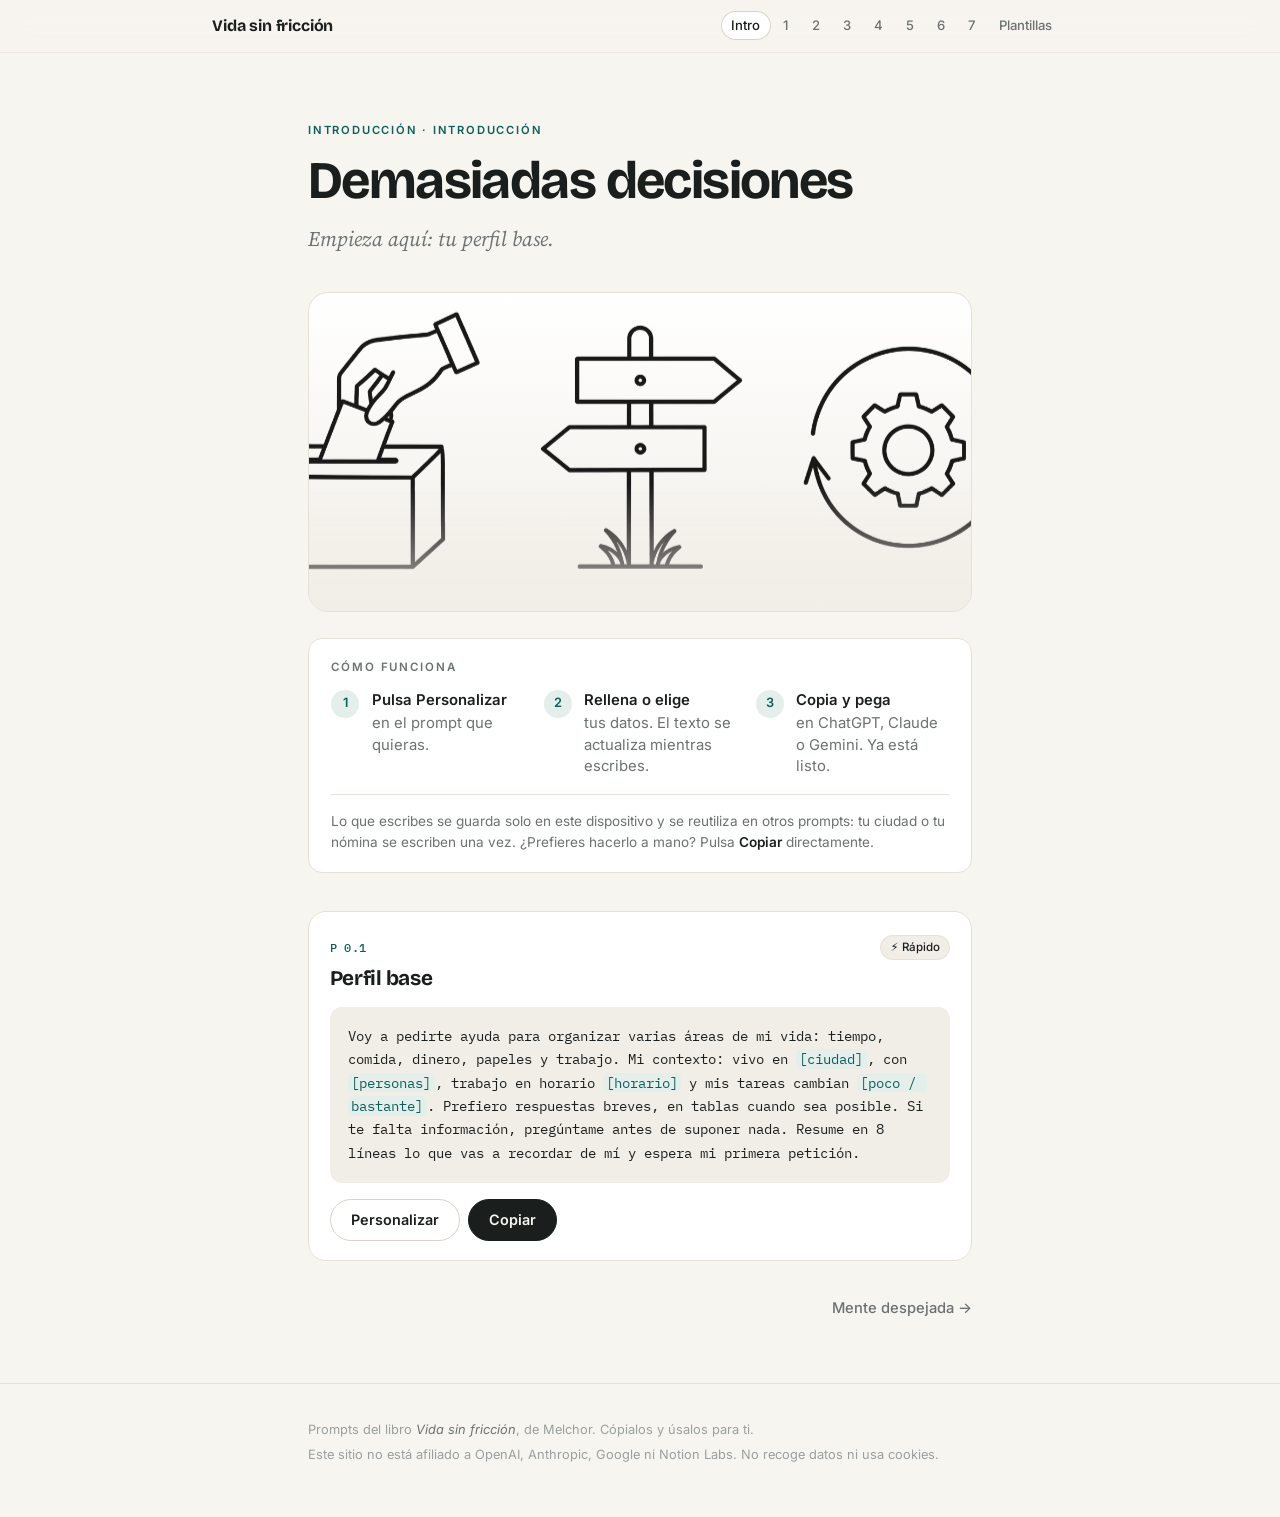
==== commit 6249b64c: "Efecto parallax, ilustraciones y aparición al hacer scroll Co-Authored-By: Claude Opus 5.5 <noreply@" ====
--- a/c0/index.html
+++ b/c0/index.html
@@ -3,7 +3,7 @@
 <link rel="preconnect" href="https://fonts.googleapis.com"><link rel="preconnect" href="https://fonts.gstatic.com" crossorigin>
 <link rel="stylesheet" href="https://fonts.googleapis.com/css2?family=Bricolage+Grotesque:opsz,wght@12..96,300;12..96,600;12..96,700;12..96,800&family=Inter:wght@400;500;600&family=IBM+Plex+Mono:wght@400;500&family=Source+Serif+4:ital,opsz,wght@0,8..60,400;0,8..60,600;1,8..60,400&display=swap">
 <link rel="stylesheet" href="../style.css"></head><body><header class="top"><div class="wrap"><a class="marca" href="../">Vida sin fricción<span>· prompts</span></a><nav aria-label="Capítulos"><a href="../c0/" aria-current="page">Intro</a><a href="../c1/">1</a><a href="../c2/">2</a><a href="../c3/">3</a><a href="../c4/">4</a><a href="../c5/">5</a><a href="../c6/">6</a><a href="../c7/">7</a><a href="../plantillas/">Plantillas</a></nav></div></header><main class="wrap"><section class="cab-cap"><p class="etq">Introducción · Introducción</p><h1>Demasiadas decisiones</h1><p class="principio">Empieza aquí: tu perfil base.</p>
-</section><section class="guia" aria-label="Cómo funciona"><h2>Cómo funciona</h2><ol>
+</section><figure class="banner" aria-hidden="true"><div class="banner-img" data-speed="0.16"><img src="../img/c0.webp" alt="" width="1600" height="1067" loading="lazy"></div></figure><section class="guia" aria-label="Cómo funciona"><h2>Cómo funciona</h2><ol>
 <li><span>1</span><div><b>Pulsa Personalizar</b> en el prompt que quieras.</div></li>
 <li><span>2</span><div><b>Rellena o elige</b> tus datos. El texto se actualiza mientras escribes.</div></li>
 <li><span>3</span><div><b>Copia y pega</b> en ChatGPT, Claude o Gemini. Ya está listo.</div></li></ol>
--- a/style.css
+++ b/style.css
@@ -167,3 +167,32 @@
  .pl{border:0;padding:0;break-inside:avoid}body[data-imprimir] .pl,body[data-imprimir] .cab-cap{display:none}
  body[data-imprimir="perfil"] #perfil,body[data-imprimir="menu"] #menu,body[data-imprimir="nomina"] #nomina,body[data-imprimir="casa"] #casa,body[data-imprimir="hogar"] #hogar,body[data-imprimir="notion"] #notion,body[data-imprimir="plan"] #plan{display:block}
  input,select,textarea{border:0;border-bottom:1px solid #999;border-radius:0;background:#fff}}
+
+/* ---------- Parallax ---------- */
+.hero-px{position:relative;min-height:min(92svh,860px);display:flex;align-items:center;overflow:hidden;isolation:isolate;padding-block:clamp(4rem,10vh,7rem) clamp(5rem,12vh,8rem)}
+.px-fondo{position:absolute;inset:-12% 0;z-index:-2;display:flex;align-items:flex-end;justify-content:flex-end;will-change:transform;pointer-events:none}
+.px-fondo img{width:min(1050px,72vw);height:auto;max-width:none;opacity:.2;transform:translate(6%,4%)}
+@media (max-width:760px){.px-fondo{align-items:flex-end}.px-fondo img{width:175vw;opacity:.17;transform:translate(22%,-2%)}.hero-px{min-height:88svh;align-items:flex-start;padding-top:18svh}}
+.hero-px::after{content:"";position:absolute;inset:0;z-index:-1;background:linear-gradient(180deg,var(--bg) 0%,color-mix(in srgb,var(--bg) 35%,transparent) 38%,color-mix(in srgb,var(--bg) 70%,transparent) 80%,var(--bg) 100%)}
+.orbe{position:absolute;z-index:-1;border-radius:50%;filter:blur(60px);opacity:.55;will-change:transform;pointer-events:none}
+.o1{width:38vmax;height:38vmax;left:-14vmax;top:-10vmax;background:radial-gradient(circle,var(--accent-soft),transparent 70%)}
+.o2{width:30vmax;height:30vmax;right:-12vmax;bottom:-6vmax;background:radial-gradient(circle,var(--mark),transparent 70%);opacity:.45}
+.px-texto{will-change:transform;width:100%}
+.hero-px h1{font-size:clamp(3.2rem,13vw,6.4rem);font-weight:800;margin:0 0 1.2rem;letter-spacing:-.045em;line-height:.92}
+.hero-px .sub{margin-bottom:2.6rem}
+.bajar{display:inline-grid;place-items:center;width:3rem;height:3rem;border-radius:50%;border:1px solid var(--line-2);color:var(--fg);text-decoration:none;font:400 1.1rem/1 var(--f-ui);background:color-mix(in srgb,var(--surface) 70%,transparent);backdrop-filter:blur(6px);animation:flota 2.6s var(--ease) infinite}
+.bajar:hover{border-color:var(--accent);color:var(--accent)}
+@keyframes flota{50%{transform:translateY(6px)}}
+.zona-buscar{padding-block:.5rem 0;scroll-margin-top:5rem}
+
+.banner{margin:2rem 0 .4rem;height:clamp(180px,42vw,320px);border-radius:calc(var(--r) + 6px);overflow:hidden;position:relative;background:linear-gradient(180deg,var(--surface),var(--sunk));border:1px solid var(--line)}
+.banner-img{position:absolute;inset:-18% 0;display:flex;align-items:center;justify-content:center;will-change:transform}
+.banner-img img{width:100%;height:100%;object-fit:cover;opacity:.9}
+.banner::after{content:"";position:absolute;inset:0;background:linear-gradient(180deg,transparent 60%,color-mix(in srgb,var(--sunk) 70%,transparent));pointer-events:none}
+
+@media (prefers-color-scheme:dark){.px-fondo img,.banner-img img{filter:invert(1)}.px-fondo img{opacity:.13}.banner-img img{opacity:.75}}
+
+/* Aparición suave al hacer scroll */
+.js .reveal{opacity:0;transform:translateY(22px);transition:opacity .8s var(--ease),transform .8s var(--ease)}
+.js .reveal.visto{opacity:1;transform:none}
+@media (prefers-reduced-motion:reduce){.js .reveal{opacity:1;transform:none}.bajar{animation:none}}
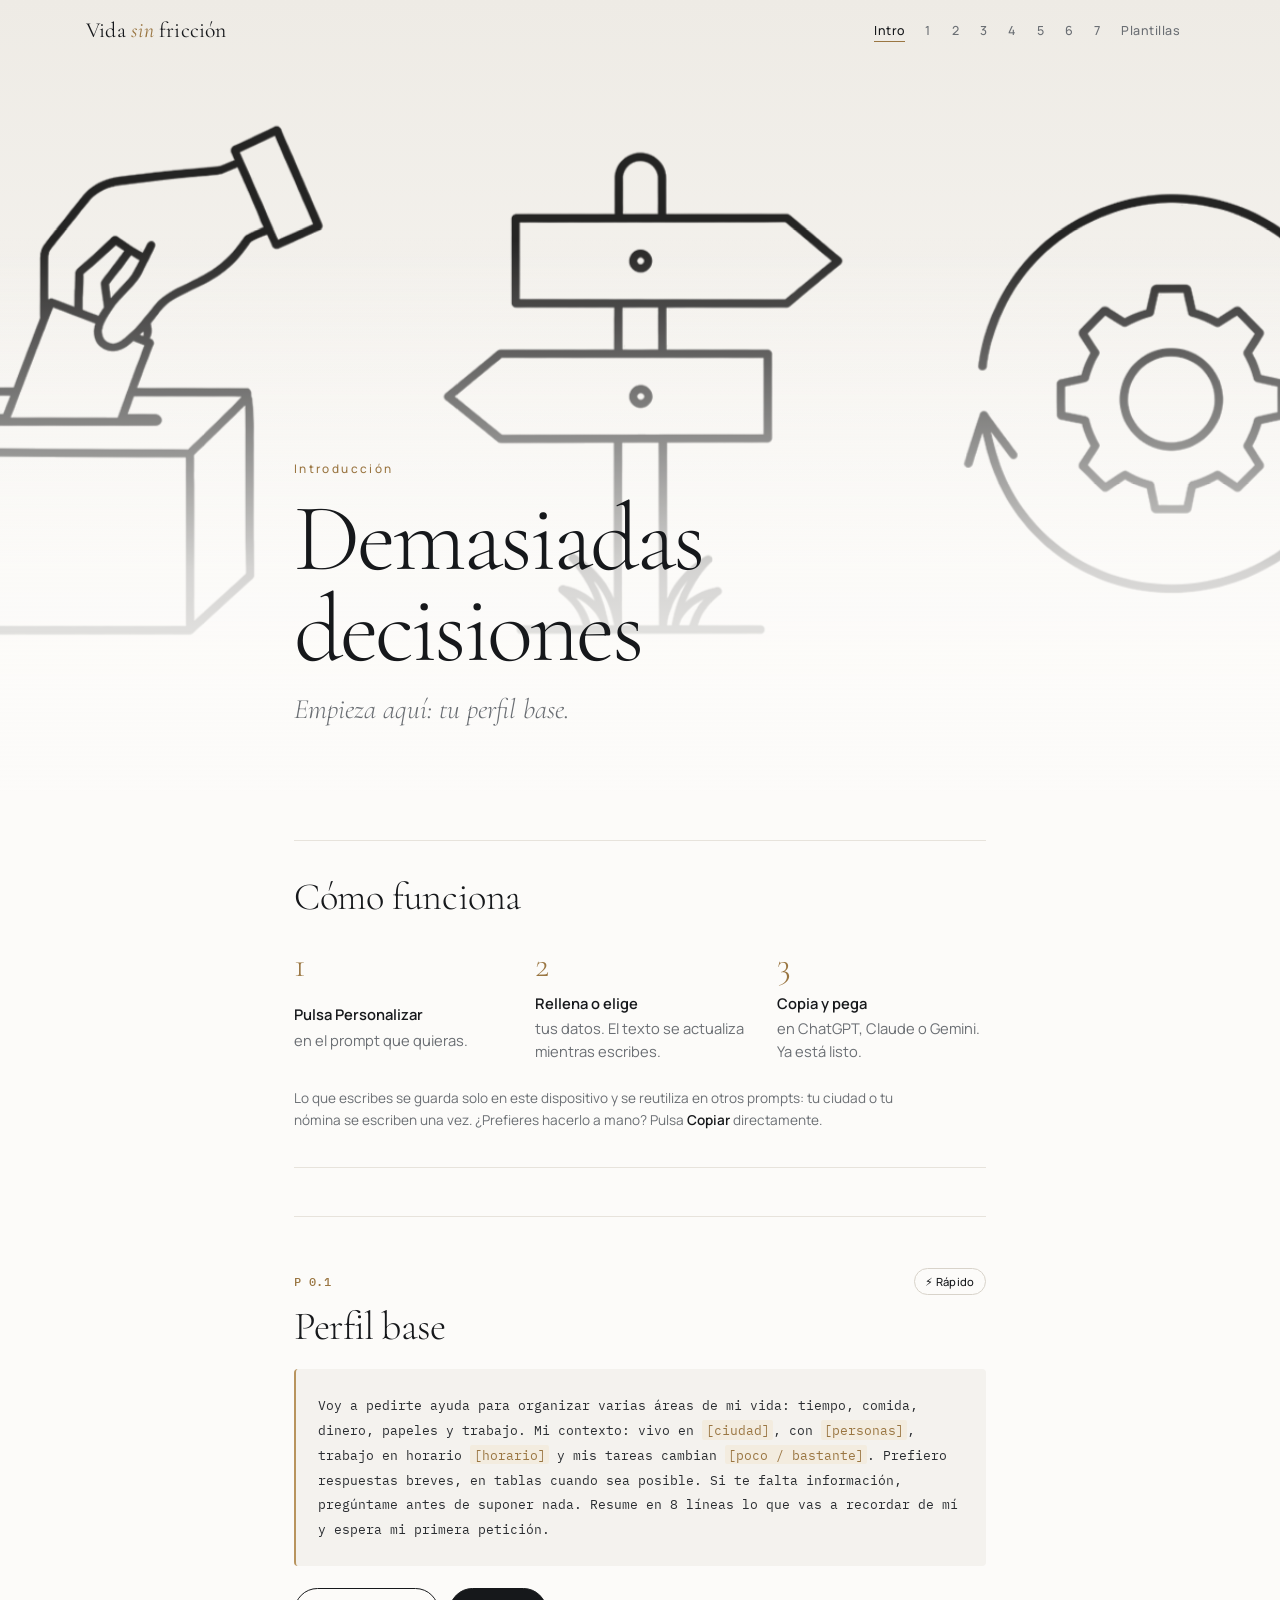
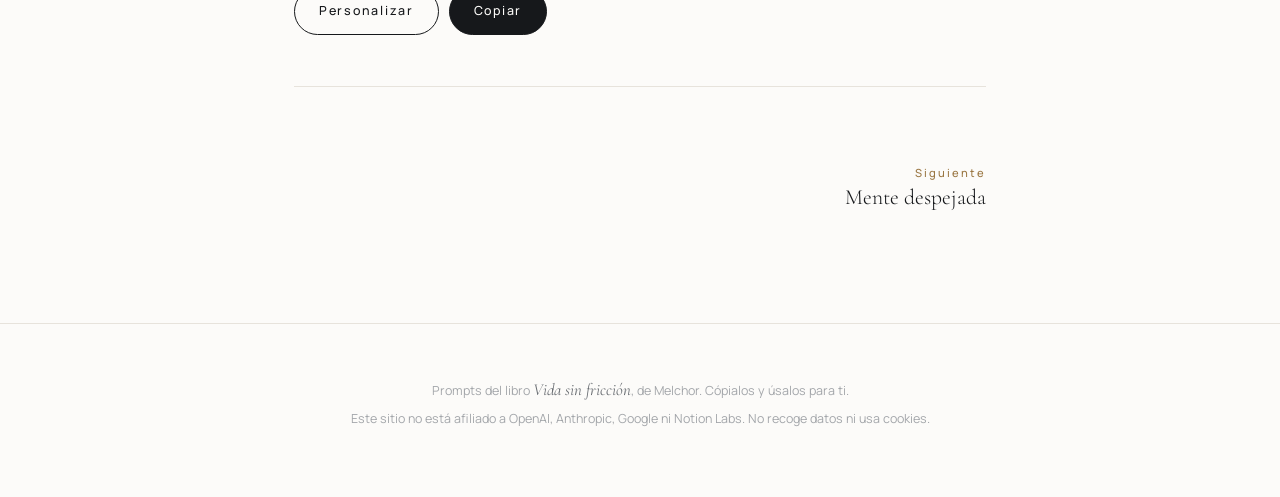
==== commit 529ae686: "Rediseño claro de lujo con escenas de scroll y parallax Co-Authored-By: Claude Opus 5.5 <noreply@ant" ====
--- a/c0/index.html
+++ b/c0/index.html
@@ -1,9 +1,8 @@
 <!doctype html><html lang="es"><head><meta charset="utf-8"><meta name="viewport" content="width=device-width,initial-scale=1,viewport-fit=cover">
 <title>Introducción: Demasiadas decisiones · Vida sin fricción</title><meta name="description" content="Prompts listos para copiar del introducción de Vida sin fricción."><link rel="icon" href="../favicon.svg" type="image/svg+xml">
 <link rel="preconnect" href="https://fonts.googleapis.com"><link rel="preconnect" href="https://fonts.gstatic.com" crossorigin>
-<link rel="stylesheet" href="https://fonts.googleapis.com/css2?family=Bricolage+Grotesque:opsz,wght@12..96,300;12..96,600;12..96,700;12..96,800&family=Inter:wght@400;500;600&family=IBM+Plex+Mono:wght@400;500&family=Source+Serif+4:ital,opsz,wght@0,8..60,400;0,8..60,600;1,8..60,400&display=swap">
-<link rel="stylesheet" href="../style.css"></head><body><header class="top"><div class="wrap"><a class="marca" href="../">Vida sin fricción<span>· prompts</span></a><nav aria-label="Capítulos"><a href="../c0/" aria-current="page">Intro</a><a href="../c1/">1</a><a href="../c2/">2</a><a href="../c3/">3</a><a href="../c4/">4</a><a href="../c5/">5</a><a href="../c6/">6</a><a href="../c7/">7</a><a href="../plantillas/">Plantillas</a></nav></div></header><main class="wrap"><section class="cab-cap"><p class="etq">Introducción · Introducción</p><h1>Demasiadas decisiones</h1><p class="principio">Empieza aquí: tu perfil base.</p>
-</section><figure class="banner" aria-hidden="true"><div class="banner-img" data-speed="0.16"><img src="../img/c0.webp" alt="" width="1600" height="1067" loading="lazy"></div></figure><section class="guia" aria-label="Cómo funciona"><h2>Cómo funciona</h2><ol>
+<link rel="stylesheet" href="https://fonts.googleapis.com/css2?family=Cormorant+Garamond:ital,wght@0,300;0,400;0,500;1,300;1,400&family=Manrope:wght@300;400;500;600&family=IBM+Plex+Mono:wght@400;500&display=swap"><meta name="color-scheme" content="light"><meta name="theme-color" content="#FCFBF9">
+<link rel="stylesheet" href="../style.css"></head><body><header class="top"><div class="wrap"><a class="marca" href="../">Vida <i>sin</i> fricción</a><nav aria-label="Capítulos"><a href="../c0/" aria-current="page">Intro</a><a href="../c1/">1</a><a href="../c2/">2</a><a href="../c3/">3</a><a href="../c4/">4</a><a href="../c5/">5</a><a href="../c6/">6</a><a href="../c7/">7</a><a href="../plantillas/">Plantillas</a></nav></div></header><section class="cab-px" data-escena><div class="cab-px-img" data-zoom aria-hidden="true"><img src="../img/c0.webp" alt="" width="1600" height="1067" fetchpriority="high"></div><div class="wrap cab-px-texto" data-fade><p class="etq">Introducción</p><h1>Demasiadas decisiones</h1><p class="principio">Empieza aquí: tu perfil base.</p></div></section><main class="wrap"><section class="guia" aria-label="Cómo funciona"><h2>Cómo funciona</h2><ol>
 <li><span>1</span><div><b>Pulsa Personalizar</b> en el prompt que quieras.</div></li>
 <li><span>2</span><div><b>Rellena o elige</b> tus datos. El texto se actualiza mientras escribes.</div></li>
 <li><span>3</span><div><b>Copia y pega</b> en ChatGPT, Claude o Gemini. Ya está listo.</div></li></ol>
@@ -11,4 +10,4 @@
 <div class="lista"><article class="prompt" id="p-0-1"><header><span class="code">P 0.1</span><h3>Perfil base</h3><div class="niveles"><span class="nivel" title="Rápido">⚡ Rápido</span></div></header>
 <pre class="texto">Voy a pedirte ayuda para organizar varias áreas de mi vida: tiempo, comida, dinero, papeles y trabajo. Mi contexto: vivo en [ciudad], con [personas], trabajo en horario [horario] y mis tareas cambian [poco / bastante]. Prefiero respuestas breves, en tablas cuando sea posible. Si te falta información, pregúntame antes de suponer nada. Resume en 8 líneas lo que vas a recordar de mí y espera mi primera petición.</pre>
 <div class="barra-acc"><button type="button" class="btn-p personalizar" aria-expanded="false">Personalizar</button><button type="button" class="btn-p copiar" aria-label="Copiar P 0.1">Copiar</button><span class="estado" aria-live="polite"></span></div>
-<div class="panel" hidden></div></article></div><nav class="pasar"><span></span><a class="next" href="../c1/">Mente despejada →</a></nav></main><footer class="pie"><div class="wrap"><p>Prompts del libro <em>Vida sin fricción</em>, de Melchor. Cópialos y úsalos para ti.</p><p>Este sitio no está afiliado a OpenAI, Anthropic, Google ni Notion Labs. No recoge datos ni usa cookies.</p></div></footer><script src="../app.js"></script></body></html>+<div class="panel" hidden></div></article></div><nav class="pasar"><span></span><a class="next" href="../c1/"><small>Siguiente</small>Mente despejada</a></nav></main><footer class="pie"><div class="wrap"><p>Prompts del libro <em>Vida sin fricción</em>, de Melchor. Cópialos y úsalos para ti.</p><p>Este sitio no está afiliado a OpenAI, Anthropic, Google ni Notion Labs. No recoge datos ni usa cookies.</p></div></footer><script src="../app.js"></script></body></html>
--- a/style.css
+++ b/style.css
@@ -1,138 +1,181 @@
+/* Vida sin fricción · tema claro de lujo */
 :root{
---bg:#F7F5F0;--surface:#FFFFFF;--sunk:#F1EEE7;--fg:#1A1F1E;--muted:#6B7270;--faint:#9AA09E;--line:#E6E1D7;--line-2:#D9D3C7;
---accent:#0E5E5A;--accent-2:#167A74;--accent-soft:#E4EFEC;--on-accent:#FFFFFF;--mark:#FCEFC7;--mark-fg:#3D2F05;
---f-display:"Bricolage Grotesque","Segoe UI",system-ui,sans-serif;--f-text:"Source Serif 4",Georgia,serif;--f-mono:"IBM Plex Mono",ui-monospace,Menlo,Consolas,monospace;--f-ui:"Inter",system-ui,-apple-system,"Segoe UI",Roboto,sans-serif;
---r:14px;--sh:0 1px 2px rgba(26,31,30,.04),0 8px 24px -12px rgba(26,31,30,.10);--ease:cubic-bezier(.2,.7,.2,1);color-scheme:light}
-@media (prefers-color-scheme:dark){:root{--bg:#0E1312;--surface:#151C1B;--sunk:#111716;--fg:#E8EDEB;--muted:#9AA6A3;--faint:#6E7A77;--line:#222C2A;--line-2:#2E3A38;
---accent:#6FD0C6;--accent-2:#8FDCD3;--accent-soft:#16302D;--on-accent:#0E1312;--mark:#3A3214;--mark-fg:#F6E7B6;--sh:0 1px 2px rgba(0,0,0,.3),0 10px 30px -14px rgba(0,0,0,.6);color-scheme:dark}}
-*{box-sizing:border-box}html{-webkit-text-size-adjust:100%;scroll-behavior:smooth}
-@media (prefers-reduced-motion:reduce){html{scroll-behavior:auto}*{transition:none!important;animation:none!important}}
-body{margin:0;background:var(--bg);color:var(--fg);font:400 1.0625rem/1.65 var(--f-text);-webkit-font-smoothing:antialiased;padding-bottom:env(safe-area-inset-bottom,0px)}
-::selection{background:var(--accent-soft)}
-.wrap{max-width:44rem;margin:0 auto;padding-inline:max(20px,env(safe-area-inset-left,0px))}
-a{color:var(--accent);text-decoration-thickness:1px;text-underline-offset:3px}
-:focus-visible{outline:2px solid var(--accent);outline-offset:2px;border-radius:6px}
+--paper:#FCFBF9;--bg:#FCFBF9;--surface:#FFFFFF;--sunk:#F4F2EE;--mist:#EEEBE5;
+--fg:#16181B;--ink:#16181B;--muted:#6A6E73;--faint:#A3A6AA;--line:#E7E3DC;--line-2:#D8D3CA;
+--gold:#9A7642;--gold-2:#B8945E;--gold-soft:#F3ECDF;--accent:#9A7642;--accent-soft:#F3ECDF;--on-accent:#FFFFFF;
+--mark:#F6EBD3;--mark-fg:#4A3714;
+--f-display:"Cormorant Garamond","Cormorant",Garamond,"Times New Roman",serif;
+--f-ui:"Manrope",system-ui,-apple-system,"Segoe UI",sans-serif;--f-text:"Manrope",system-ui,sans-serif;
+--f-mono:"IBM Plex Mono",ui-monospace,Menlo,Consolas,monospace;
+--r:4px;--ease:cubic-bezier(.22,.61,.36,1);--slow:cubic-bezier(.16,1,.3,1);
+--sh:0 30px 60px -40px rgba(22,24,27,.25);color-scheme:light}
+*{box-sizing:border-box}html{-webkit-text-size-adjust:100%;scroll-behavior:smooth;background:var(--paper)}
+body{margin:0;background:var(--paper);color:var(--fg);font:400 1rem/1.7 var(--f-ui);-webkit-font-smoothing:antialiased;text-rendering:optimizeLegibility;padding-bottom:env(safe-area-inset-bottom,0px)}
+::selection{background:var(--gold-soft);color:var(--ink)}
+.wrap{max-width:46rem;margin:0 auto;padding-inline:max(22px,env(safe-area-inset-left,0px))}
+a{color:var(--ink);text-decoration-color:var(--gold);text-decoration-thickness:1px;text-underline-offset:4px}
+:focus-visible{outline:1px solid var(--gold);outline-offset:3px}
+h1,h2,h3{font-family:var(--f-display);font-weight:400;text-wrap:balance;letter-spacing:-.01em;line-height:1.05;margin:0}
+i,em{font-style:italic}
 
 /* Cabecera */
-.top{position:sticky;top:0;z-index:10;background:color-mix(in srgb,var(--bg) 82%,transparent);backdrop-filter:saturate(1.4) blur(14px);-webkit-backdrop-filter:saturate(1.4) blur(14px);border-bottom:1px solid color-mix(in srgb,var(--line) 70%,transparent);padding-top:env(safe-area-inset-top,0px)}
-.top .wrap{display:flex;align-items:center;gap:1rem;padding-block:.7rem;max-width:56rem}
-.marca{font:700 1rem/1 var(--f-display);color:var(--fg);text-decoration:none;letter-spacing:-.01em;white-space:nowrap;flex:none}.marca span{display:none}
-.top nav{display:flex;gap:.15rem;overflow-x:auto;scrollbar-width:none;margin-left:auto;mask-image:linear-gradient(90deg,transparent,#000 8px,#000 calc(100% - 12px),transparent);padding-inline:6px}
+.top{position:fixed;inset:0 0 auto;z-index:20;padding-top:env(safe-area-inset-top,0px);transition:background .5s var(--ease),border-color .5s var(--ease);border-bottom:1px solid transparent}
+.top.solida{background:rgba(252,251,249,.86);backdrop-filter:blur(18px) saturate(1.3);-webkit-backdrop-filter:blur(18px) saturate(1.3);border-bottom-color:var(--line)}
+.top .wrap{display:flex;align-items:center;gap:1.4rem;padding-block:1rem;max-width:72rem}
+.marca{font:400 1.35rem/1 var(--f-display);color:var(--ink);text-decoration:none;white-space:nowrap;flex:none;letter-spacing:.01em}
+.marca i{color:var(--gold)}
+.top nav{display:flex;gap:.1rem;overflow-x:auto;scrollbar-width:none;margin-left:auto;padding-inline:4px;mask-image:linear-gradient(90deg,transparent,#000 10px,#000 calc(100% - 14px),transparent)}
 .top nav::-webkit-scrollbar{display:none}
-.top nav a{font:500 .82rem/1 var(--f-ui);text-decoration:none;color:var(--muted);padding:.5rem .65rem;border-radius:999px;white-space:nowrap;transition:color .2s,background .2s}
-.top nav a:hover{color:var(--fg);background:var(--sunk)}.top nav a[aria-current]{color:var(--fg);background:var(--surface);box-shadow:inset 0 0 0 1px var(--line-2)}
-
-/* Tipografía */
-h1,h2,h3{font-family:var(--f-display);text-wrap:balance;line-height:1.1;letter-spacing:-.02em;font-weight:700}
-.etq{font:600 .7rem/1 var(--f-ui);letter-spacing:.16em;text-transform:uppercase;color:var(--accent);margin:0 0 1rem}
-.hero{padding-block:clamp(3rem,10vw,6rem) 2rem}
-.hero h1{font-size:clamp(2.8rem,11vw,4.6rem);font-weight:800;margin:0 0 1rem;letter-spacing:-.035em;line-height:.98}
-.sub{font-size:clamp(1.15rem,3.6vw,1.35rem);line-height:1.5;color:var(--muted);margin:0 0 2.2rem;max-width:30rem}
-.sub em{color:var(--fg);font-style:italic}
+.top nav a{font:500 .78rem/1 var(--f-ui);letter-spacing:.04em;text-decoration:none;color:var(--muted);padding:.55rem .6rem;white-space:nowrap;position:relative;transition:color .3s}
+.top nav a::after{content:"";position:absolute;left:.6rem;right:.6rem;bottom:.25rem;height:1px;background:var(--gold);transform:scaleX(0);transition:transform .4s var(--slow)}
+.top nav a:hover{color:var(--ink)}.top nav a:hover::after,.top nav a[aria-current]::after{transform:scaleX(1)}
+.top nav a[aria-current]{color:var(--ink)}
+
+/* Escena inicial (portada) */
+.escena{position:relative;height:210svh}
+.escena-fija{position:sticky;top:0;height:100svh;overflow:hidden;display:grid;place-items:center;background:radial-gradient(120% 90% at 50% 40%,#FFFFFF 0%,var(--paper) 55%,var(--mist) 100%)}
+.escena-img{position:absolute;inset:0;display:grid;place-items:end center;will-change:transform,opacity;transform-origin:50% 70%}
+.escena-img img{width:min(1400px,160vw);max-width:none;height:auto;opacity:.24;transform:translateY(10%)}
+.escena-fija::after{content:"";position:absolute;inset:0;background:radial-gradient(60% 45% at 50% 42%,rgba(252,251,249,.92) 0%,rgba(252,251,249,.55) 55%,rgba(252,251,249,0) 100%);pointer-events:none}
+.escena-texto,.desliza{z-index:1}
+.escena-texto{position:relative;text-align:center;will-change:transform,opacity;padding-bottom:12svh}
+.firma{font:500 .78rem/1 var(--f-ui);letter-spacing:.32em;color:var(--gold);margin:0 0 1.6rem;text-indent:.32em}
+.escena h1{font-size:clamp(3.4rem,13.5vw,9.5rem);font-weight:300;line-height:.9;letter-spacing:-.035em;color:var(--ink)}
+.escena h1 i{color:var(--gold);font-weight:300}
+.sub{font:400 clamp(1rem,2.6vw,1.15rem)/1.6 var(--f-ui);color:var(--muted);margin:1.8rem auto 0;max-width:28rem}
+.desliza{position:absolute;left:50%;bottom:max(28px,env(safe-area-inset-bottom,0px));transform:translateX(-50%);font:500 .74rem/1 var(--f-ui);letter-spacing:.18em;color:var(--ink);text-decoration:none;padding-bottom:3.4rem}
+.desliza::after{content:"";position:absolute;left:50%;bottom:0;width:1px;height:2.6rem;background:linear-gradient(var(--gold),transparent);animation:linea 2.4s var(--slow) infinite}
+@keyframes linea{0%{transform:scaleY(0);transform-origin:top}45%{transform:scaleY(1);transform-origin:top}55%{transform:scaleY(1);transform-origin:bottom}100%{transform:scaleY(0);transform-origin:bottom}}
+
+/* Manifiesto */
+.manifiesto{min-height:100svh;display:grid;place-items:center;padding:20svh max(22px,6vw)}
+.frase{font:300 clamp(2rem,6.4vw,4.6rem)/1.12 var(--f-display);letter-spacing:-.02em;text-align:center;max-width:18em;margin:0;color:var(--ink)}
+.frase .w{opacity:.12;transition:opacity .5s var(--ease)}.frase .w.on{opacity:1}
+
+/* Recorrido por capítulos */
+.recorrido{position:relative;display:grid;grid-template-columns:1fr;max-width:76rem;margin:0 auto;padding-inline:max(22px,4vw);border-top:1px solid var(--line)}
+.recorrido-media{display:none}
+.recorrido-lista{list-style:none;margin:0;padding:0}
+.paso{padding-block:14svh;border-bottom:1px solid var(--line)}
+.paso-img{margin:0 0 2.2rem;aspect-ratio:3/2;overflow:hidden;background:var(--sunk);border-radius:var(--r)}
+.paso-img img{width:100%;height:118%;object-fit:contain;display:block;will-change:transform;padding:4%}
+.paso-n{font:500 .74rem/1 var(--f-ui);letter-spacing:.2em;color:var(--gold);margin:0 0 1.1rem}
+.paso h2{font-size:clamp(2.4rem,7vw,4rem);font-weight:300;letter-spacing:-.025em;margin:0 0 1rem}
+.paso-p{font:300 clamp(1.25rem,3vw,1.6rem)/1.35 var(--f-display);font-style:italic;color:var(--muted);margin:0 0 2rem;max-width:26rem}
+.paso-a,.btn-lujo{display:inline-flex;align-items:center;gap:.8rem;font:500 .8rem/1 var(--f-ui);letter-spacing:.14em;color:var(--ink);text-decoration:none;border:1px solid var(--ink);padding:1.05rem 1.6rem;border-radius:999px;transition:background .4s var(--slow),color .4s var(--slow)}
+.paso-a:hover{background:var(--ink);color:var(--paper)}
+.paso-pl{border-bottom:0}
+@media (min-width:900px){
+ .recorrido{grid-template-columns:1.15fr 1fr;gap:6vw}
+ .recorrido-media{display:block;position:sticky;top:0;height:100svh;align-self:start}
+ .recorrido-media figure{position:absolute;inset:14svh 0 10svh;margin:0;overflow:hidden;border-radius:var(--r);background:var(--sunk);opacity:0;transform:scale(1.04);transition:opacity 1s var(--ease),transform 1.6s var(--slow)}
+ .recorrido-media figure.on{opacity:1;transform:none}
+ .recorrido-media img{width:100%;height:100%;object-fit:contain;display:block;padding:6%}
+ .paso{min-height:100svh;display:flex;flex-direction:column;justify-content:center;padding-block:10svh}
+ .paso-img{display:none}
+}
+
+/* Encabezado de capítulo */
+.cab-px{position:relative;height:88svh;min-height:520px;overflow:hidden;display:flex;align-items:flex-end;background:linear-gradient(180deg,var(--mist),var(--paper))}
+.cab-px-img{position:absolute;inset:0;will-change:transform;transform-origin:50% 40%}
+.cab-px-img img{width:100%;height:100%;object-fit:cover;object-position:50% 35%;opacity:.85;display:block}
+.cab-px::after{content:"";position:absolute;inset:0;background:linear-gradient(180deg,rgba(252,251,249,0) 30%,rgba(252,251,249,.82) 72%,var(--paper) 100%);pointer-events:none}
+.cab-px-texto{position:relative;z-index:1;padding-bottom:7svh;width:100%}
+.etq{font:500 .74rem/1 var(--f-ui);letter-spacing:.2em;color:var(--gold);margin:0 0 1.1rem}
+.cab-px h1{font-size:clamp(3rem,10vw,6rem);font-weight:300;letter-spacing:-.03em;line-height:.95;margin:0 0 1rem}
+.principio{font:300 clamp(1.3rem,3.4vw,1.75rem)/1.35 var(--f-display);font-style:italic;color:var(--muted);margin:0;max-width:30rem}
+.ayuda{font:400 .88rem/1.6 var(--f-ui);color:var(--muted);margin:2rem 0}
 
 /* Buscador */
-.buscar{display:block;position:relative}
-.buscar span{position:absolute;width:1px;height:1px;overflow:hidden;clip:rect(0 0 0 0)}
-.buscar input{font:400 1rem/1.4 var(--f-ui);padding:1rem 1.1rem 1rem 2.8rem;border:1px solid var(--line-2);border-radius:var(--r);background:var(--surface) url("data:image/svg+xml,%3Csvg xmlns='http://www.w3.org/2000/svg' width='18' height='18' fill='none' stroke='%239AA09E' stroke-width='2' stroke-linecap='round'%3E%3Ccircle cx='8' cy='8' r='6'/%3E%3Cpath d='m13 13 4 4'/%3E%3C/svg%3E") no-repeat 1rem 50%;color:var(--fg);width:100%;box-shadow:var(--sh);transition:border-color .2s,box-shadow .2s}
-.buscar input:focus{outline:none;border-color:var(--accent);box-shadow:0 0 0 4px var(--accent-soft)}
-.res{list-style:none;margin:.6rem 0 0;padding:.3rem;border:1px solid var(--line);border-radius:var(--r);background:var(--surface);box-shadow:var(--sh);animation:sube .25s var(--ease)}
-.res a{display:flex;gap:.9rem;align-items:baseline;padding:.7rem .8rem;text-decoration:none;color:var(--fg);border-radius:10px;font-family:var(--f-ui);font-size:.95rem}
-.res a:hover{background:var(--sunk)}.res .c{font:500 .8rem/1 var(--f-mono);color:var(--accent);flex:none;width:3.4rem}.res b{font-weight:600}.res small{color:var(--muted);display:block;font-size:.8rem}
-.res .vacio{padding:.8rem;color:var(--muted);font-family:var(--f-ui);font-size:.92rem}
-@keyframes sube{from{opacity:0;transform:translateY(4px)}to{opacity:1;transform:none}}
+.zona-buscar{padding-block:14svh 2rem;scroll-margin-top:5rem}
+.titulo-sec{font-size:clamp(2.2rem,6vw,3.2rem);font-weight:300;margin:0 0 1.6rem;letter-spacing:-.02em}
+.buscar{display:block;position:relative}.buscar span{position:absolute;width:1px;height:1px;overflow:hidden;clip:rect(0 0 0 0)}
+.buscar input{font:400 1.05rem/1.4 var(--f-ui);padding:1.1rem 0 1.1rem 2.2rem;border:0;border-bottom:1px solid var(--ink);border-radius:0;background:transparent url("data:image/svg+xml,%3Csvg xmlns='http://www.w3.org/2000/svg' width='18' height='18' fill='none' stroke='%239A7642' stroke-width='1.5' stroke-linecap='round'%3E%3Ccircle cx='8' cy='8' r='6'/%3E%3Cpath d='m13 13 4 4'/%3E%3C/svg%3E") no-repeat 0 50%;color:var(--ink);width:100%;transition:border-color .3s}
+.buscar input::placeholder{color:var(--faint)}
+.buscar input:focus{outline:none;border-bottom-color:var(--gold)}
+.res{list-style:none;margin:1rem 0 0;padding:0;border-top:1px solid var(--line);animation:sube .4s var(--slow)}
+.res a{display:flex;gap:1.2rem;align-items:baseline;padding:1rem .2rem;text-decoration:none;color:var(--ink);border-bottom:1px solid var(--line);transition:padding .3s var(--slow)}
+.res a:hover{padding-left:.8rem}.res .c{font:500 .78rem/1 var(--f-mono);color:var(--gold);flex:none;width:3.6rem}.res b{font:400 1.25rem/1.2 var(--f-display)}.res small{display:block;color:var(--muted);font-size:.8rem;margin-top:.2rem}
+.res .vacio{padding:1rem 0;color:var(--muted)}
+@keyframes sube{from{opacity:0;transform:translateY(6px)}to{opacity:1;transform:none}}
 
 /* Guía */
-.guia{margin:1.6rem 0 2rem;padding:1.4rem 1.4rem 1.2rem;border-radius:var(--r);background:var(--surface);border:1px solid var(--line)}
-.guia h2{font-size:.72rem;font-family:var(--f-ui);font-weight:600;letter-spacing:.16em;text-transform:uppercase;color:var(--muted);margin:0 0 1rem}
-.guia ol{list-style:none;margin:0 0 1rem;padding:0;display:grid;gap:.9rem}
-@media (min-width:640px){.guia ol{grid-template-columns:repeat(3,1fr);gap:1.2rem}}
-.guia li{display:flex;gap:.8rem;align-items:flex-start;font:400 .93rem/1.45 var(--f-ui);color:var(--muted)}
-.guia li span{flex:none;width:1.75rem;height:1.75rem;border-radius:50%;display:grid;place-items:center;font:600 .8rem/1 var(--f-ui);color:var(--accent);background:var(--accent-soft)}
-.guia li b{display:block;color:var(--fg);font-weight:600;margin-bottom:.1rem}
-.guia p{margin:0;padding-top:1rem;border-top:1px solid var(--line);font:400 .85rem/1.55 var(--f-ui);color:var(--muted)}.guia p b{color:var(--fg);font-weight:600}
-
-/* Leyenda y niveles */
-.leyenda{display:flex;flex-wrap:wrap;gap:.5rem 1.2rem;font:400 .82rem/1.4 var(--f-ui);color:var(--muted);padding-block:.2rem 2rem}
-.leyenda .nivel{margin-right:.35rem}
-.nivel{display:inline-flex;align-items:center;gap:.3rem;font:500 .72rem/1 var(--f-ui);padding:.38rem .6rem;border-radius:999px;background:var(--sunk);color:var(--fg);white-space:nowrap;border:1px solid var(--line)}
-
-/* Capítulos en portada */
-.caps{display:grid;gap:.7rem;padding-bottom:4rem;counter-reset:c}
-.capcard{display:flex;gap:1.1rem;align-items:center;padding:1.15rem 1.2rem;background:var(--surface);border:1px solid var(--line);border-radius:var(--r);text-decoration:none;color:var(--fg);transition:transform .35s var(--ease),border-color .25s,box-shadow .35s var(--ease)}
-.capcard:hover{transform:translateY(-2px);border-color:var(--line-2);box-shadow:var(--sh)}
-.capcard .num{font:300 2rem/1 var(--f-display);color:var(--accent);width:2rem;text-align:center;flex:none;font-variant-numeric:tabular-nums}
-.capcard .t{display:grid;gap:.25rem;min-width:0}.capcard b{font:600 1.08rem/1.25 var(--f-display);letter-spacing:-.01em}.capcard small{font:400 .85rem/1.45 var(--f-ui);color:var(--muted)}
-.capcard::after{content:"→";margin-left:auto;color:var(--faint);font-family:var(--f-ui);transition:transform .3s var(--ease),color .2s}
-.capcard:hover::after{transform:translateX(3px);color:var(--accent)}
-.capcard.pl-card{background:transparent;border-style:dashed}
-
-/* Página de capítulo */
-.cab-cap{padding-block:clamp(2.6rem,8vw,4.5rem) .4rem}
-.cab-cap h1{font-size:clamp(2.2rem,8vw,3.3rem);margin:0 0 .8rem;letter-spacing:-.03em}
-.principio{font-style:italic;font-size:clamp(1.1rem,3.4vw,1.3rem);line-height:1.5;color:var(--muted);margin:0;max-width:34rem}
-.ayuda{font:400 .9rem/1.55 var(--f-ui);color:var(--muted);margin:1rem 0 0}
-.lista{display:grid;gap:1.4rem;padding-block:.4rem 2.4rem}
-
-/* Tarjeta de prompt */
-.prompt{background:var(--surface);border:1px solid var(--line);border-radius:calc(var(--r) + 4px);padding:1.4rem 1.3rem 1.2rem;scroll-margin-top:5rem;transition:border-color .3s,box-shadow .4s var(--ease)}
-.prompt:target,.prompt.abierto{border-color:var(--line-2);box-shadow:var(--sh)}
-.prompt:target{box-shadow:0 0 0 4px var(--accent-soft)}
-.prompt header{display:flex;flex-wrap:wrap;align-items:center;gap:.5rem .8rem;margin-bottom:1rem}
-.prompt .code{font:500 .78rem/1 var(--f-mono);color:var(--accent);letter-spacing:.02em}
-.prompt h3{margin:0;font-size:1.3rem;flex:1 1 100%;order:2}
-.niveles{display:flex;gap:.3rem;flex-wrap:wrap;order:1;margin-left:auto}
-.prompt .code{order:0}
-pre.texto{margin:0;white-space:pre-wrap;word-wrap:break-word;font:400 .86rem/1.7 var(--f-mono);color:var(--fg);background:var(--sunk);border-radius:12px;padding:1.1rem 1.15rem;max-height:24rem;overflow:auto;scrollbar-width:thin}
-.hueco{color:var(--accent);background:var(--accent-soft);border-radius:5px;padding:.05rem .2rem;cursor:pointer;transition:background .2s;box-decoration-break:clone;-webkit-box-decoration-break:clone}
-.hueco:hover{background:color-mix(in srgb,var(--accent) 22%,transparent)}
-mark.lleno{background:var(--mark);color:var(--mark-fg);border-radius:5px;padding:.05rem .2rem;cursor:pointer;box-decoration-break:clone;-webkit-box-decoration-break:clone;animation:brilla .5s var(--ease)}
-@keyframes brilla{from{background:color-mix(in srgb,var(--mark) 40%,var(--accent-soft))}}
-.barra-acc{display:flex;flex-wrap:wrap;align-items:center;gap:.5rem;margin-top:1rem}
-.btn-p{font:600 .9rem/1 var(--f-ui);border-radius:999px;padding:.8rem 1.25rem;cursor:pointer;border:1px solid var(--line-2);background:var(--surface);color:var(--fg);transition:background .2s,border-color .2s,transform .15s}
-.btn-p:active{transform:scale(.97)}
-.btn-p:hover{border-color:var(--fg)}
-.btn-p.copiar{background:var(--fg);color:var(--bg);border-color:var(--fg)}
-.btn-p.copiar:hover{background:var(--accent);border-color:var(--accent);color:var(--on-accent)}
-.btn-p.copiar.ok{background:var(--accent);border-color:var(--accent);color:var(--on-accent)}
+.guia{margin:3rem 0 2rem;padding:2.2rem 0;border-top:1px solid var(--line);border-bottom:1px solid var(--line)}
+.guia h2{font:300 clamp(1.8rem,4.6vw,2.4rem)/1.1 var(--f-display);margin:0 0 1.8rem}
+.guia ol{list-style:none;margin:0 0 1.6rem;padding:0;display:grid;gap:1.4rem}
+@media (min-width:680px){.guia ol{grid-template-columns:repeat(3,1fr);gap:2rem}}
+.guia li{display:grid;gap:.6rem;font:400 .92rem/1.55 var(--f-ui);color:var(--muted)}
+.guia li span{font:300 2.2rem/1 var(--f-display);color:var(--gold)}
+.guia li b{display:block;color:var(--ink);font-weight:600;margin-bottom:.15rem}
+.guia p{margin:0;font:400 .85rem/1.6 var(--f-ui);color:var(--muted);max-width:40rem}.guia p b{color:var(--ink);font-weight:600}
+
+.leyenda{display:flex;flex-wrap:wrap;gap:.7rem 1.6rem;font:400 .8rem/1.4 var(--f-ui);color:var(--muted);padding-block:.5rem 6rem}
+.leyenda .nivel{margin-right:.4rem}
+.nivel{display:inline-flex;align-items:center;gap:.3rem;font:500 .7rem/1 var(--f-ui);letter-spacing:.03em;padding:.42rem .65rem;border-radius:999px;background:transparent;color:var(--ink);white-space:nowrap;border:1px solid var(--line-2)}
+
+/* Prompts */
+.lista{display:grid;gap:0;padding-block:1rem 3rem}
+.prompt{padding:3.2rem 0;border-top:1px solid var(--line);scroll-margin-top:6rem}
+.prompt:last-child{border-bottom:1px solid var(--line)}
+.prompt:target .code{color:var(--ink)}.prompt:target h3{color:var(--gold)}
+.prompt header{display:flex;flex-wrap:wrap;align-items:center;gap:.6rem 1rem;margin-bottom:1.4rem}
+.prompt .code{font:500 .76rem/1 var(--f-mono);color:var(--gold);letter-spacing:.04em;order:0}
+.prompt h3{font-size:clamp(1.9rem,5vw,2.5rem);font-weight:300;letter-spacing:-.02em;flex:1 1 100%;order:2;transition:color .4s}
+.niveles{display:flex;gap:.35rem;flex-wrap:wrap;order:1;margin-left:auto}
+pre.texto{margin:0;white-space:pre-wrap;word-wrap:break-word;font:400 .84rem/1.85 var(--f-mono);color:#2A2D31;background:var(--sunk);border-radius:var(--r);padding:1.5rem 1.4rem;max-height:26rem;overflow:auto;scrollbar-width:thin;border-left:2px solid var(--gold-2)}
+.hueco{color:var(--gold);background:var(--gold-soft);border-radius:2px;padding:.05rem .2rem;cursor:pointer;box-decoration-break:clone;-webkit-box-decoration-break:clone;transition:background .3s}
+.hueco:hover{background:#EADFC8}
+mark.lleno{background:var(--ink);color:var(--paper);border-radius:2px;padding:.05rem .25rem;cursor:pointer;box-decoration-break:clone;-webkit-box-decoration-break:clone;animation:brilla .6s var(--slow)}
+@keyframes brilla{from{background:var(--gold)}}
+.barra-acc{display:flex;flex-wrap:wrap;align-items:center;gap:.6rem;margin-top:1.4rem}
+.btn-p{font:500 .78rem/1 var(--f-ui);letter-spacing:.14em;border-radius:999px;padding:1rem 1.5rem;cursor:pointer;border:1px solid var(--ink);background:transparent;color:var(--ink);transition:background .4s var(--slow),color .4s var(--slow),border-color .4s}
+.btn-p:hover{background:var(--ink);color:var(--paper)}
+.btn-p.copiar{background:var(--ink);color:var(--paper)}
+.btn-p.copiar:hover,.btn-p.copiar.ok{background:var(--gold);border-color:var(--gold);color:#fff}
 .btn-p.personalizar[aria-expanded="true"]{background:var(--sunk)}
-.estado{font:400 .8rem/1.3 var(--f-ui);color:var(--muted);flex:1 1 100%}
-.estado:empty{display:none}
+.btn-p:active{transform:scale(.98)}
+.estado{font:400 .8rem/1.4 var(--f-ui);color:var(--muted);flex:1 1 100%}.estado:empty{display:none}
 @media (min-width:560px){.estado{flex:1}}
-
-/* Panel de personalización */
-.panel{margin-top:1.1rem;padding-top:1.2rem;border-top:1px solid var(--line);animation:sube .3s var(--ease)}
-.panel-nota{font:400 .84rem/1.5 var(--f-ui);color:var(--muted);margin:0 0 1rem}
-.campos-p{display:grid;gap:1.1rem}
-@media (min-width:640px){.campos-p{grid-template-columns:1fr 1fr}.campo:has(.chips),.campo:has(textarea){grid-column:1/-1}}
-.campo{display:grid;gap:.45rem;min-width:0}
-.campo-t{font:500 .8rem/1.35 var(--f-ui);color:var(--muted)}
+.panel{margin-top:1.6rem;padding:1.6rem 0 0;border-top:1px solid var(--line);animation:sube .5s var(--slow)}
+.panel-nota{font:400 .85rem/1.5 var(--f-ui);color:var(--muted);margin:0 0 1.4rem}
+.campos-p{display:grid;gap:1.5rem}
+@media (min-width:640px){.campos-p{grid-template-columns:1fr 1fr;gap:1.6rem 2rem}.campo:has(.chips),.campo:has(textarea){grid-column:1/-1}}
+.campo{display:grid;gap:.55rem;min-width:0}
+.campo-t{font:500 .78rem/1.4 var(--f-ui);letter-spacing:.02em;color:var(--muted)}
 .campo-t::first-letter{text-transform:uppercase}
-.campo input,.campo textarea{font:400 .98rem/1.4 var(--f-ui);color:var(--fg);background:var(--bg);border:1px solid var(--line-2);border-radius:10px;padding:.7rem .8rem;width:100%;min-width:0;transition:border-color .2s,box-shadow .2s}
-.campo input:focus,.campo textarea:focus{outline:none;border-color:var(--accent);box-shadow:0 0 0 3px var(--accent-soft)}
-.campo textarea{resize:vertical}
-.chips{display:flex;flex-wrap:wrap;gap:.4rem}
-.chip{font:500 .86rem/1.2 var(--f-ui);padding:.55rem .8rem;border-radius:999px;border:1px solid var(--line-2);background:var(--surface);color:var(--fg);cursor:pointer;text-align:left;transition:all .2s var(--ease)}
-.chip:hover{border-color:var(--accent)}
-.chip[aria-pressed="true"]{background:var(--accent);border-color:var(--accent);color:var(--on-accent)}
-.chip[aria-pressed="true"]::before{content:"✓ "}
-.otra{font-size:.9rem!important;padding:.55rem .75rem!important;background:transparent!important;border-style:dashed!important}
-.panel-pie{margin-top:1.1rem;text-align:right}
-.enlace{font:400 .8rem/1 var(--f-ui);color:var(--muted);background:none;border:0;cursor:pointer;text-decoration:underline;text-underline-offset:3px;padding:.3rem}
-.enlace:hover{color:var(--fg)}
-
-/* Navegación y pie */
-.pasar{display:flex;justify-content:space-between;gap:1rem;padding-bottom:4rem;font:500 .92rem/1.35 var(--f-ui)}
-.pasar a{text-decoration:none;color:var(--muted);transition:color .2s}.pasar a:hover{color:var(--accent)}.pasar .next{text-align:right;margin-left:auto}
-.pie{border-top:1px solid var(--line);padding-block:2rem 3rem;font:400 .8rem/1.6 var(--f-ui);color:var(--faint)}.pie p{margin:.25rem 0}.pie em{font-style:italic;color:var(--muted)}
+.campo input,.campo textarea{font:400 1rem/1.4 var(--f-ui);color:var(--ink);background:transparent;border:0;border-bottom:1px solid var(--line-2);border-radius:0;padding:.65rem 0;width:100%;min-width:0;transition:border-color .3s}
+.campo textarea{border:1px solid var(--line-2);padding:.75rem .8rem;border-radius:var(--r);resize:vertical}
+.campo input:focus,.campo textarea:focus{outline:none;border-color:var(--gold)}
+.chips{display:flex;flex-wrap:wrap;gap:.45rem}
+.chip{font:400 .86rem/1.25 var(--f-ui);padding:.62rem .95rem;border-radius:999px;border:1px solid var(--line-2);background:var(--surface);color:var(--ink);cursor:pointer;text-align:left;transition:all .35s var(--slow)}
+.chip:hover{border-color:var(--ink)}
+.chip[aria-pressed="true"]{background:var(--ink);border-color:var(--ink);color:var(--paper)}
+.chip[aria-pressed="true"]::before{content:"✓ ";color:var(--gold-2)}
+.otra{font-size:.9rem!important;border-bottom-style:dashed!important}
+.panel-pie{margin-top:1.4rem;text-align:right}
+.enlace{font:400 .78rem/1 var(--f-ui);color:var(--muted);background:none;border:0;cursor:pointer;text-decoration:underline;text-underline-offset:4px;text-decoration-color:var(--line-2);padding:.3rem}
+.enlace:hover{color:var(--ink)}
+
+.pasar{display:grid;grid-template-columns:1fr 1fr;gap:1rem;padding-block:2rem 7rem}
+.pasar a{text-decoration:none;color:var(--ink);font:300 1.35rem/1.2 var(--f-display);display:grid;gap:.4rem;transition:color .3s}
+.pasar a small{font:500 .7rem/1 var(--f-ui);letter-spacing:.18em;color:var(--gold)}
+.pasar a:hover{color:var(--gold)}.pasar .next{text-align:right;grid-column:2}
+.pie{border-top:1px solid var(--line);padding-block:3rem 4rem;font:400 .78rem/1.7 var(--f-ui);color:var(--faint);text-align:center}.pie p{margin:.25rem 0}.pie em{font-family:var(--f-display);font-size:1.05rem;color:var(--muted)}
+
+/* Aparición */
+.js [data-aparece]{opacity:0;transform:translateY(28px);transition:opacity 1.1s var(--slow),transform 1.1s var(--slow)}
+.js [data-aparece].visto{opacity:1;transform:none}
+@media (prefers-reduced-motion:reduce){html{scroll-behavior:auto}.escena{height:auto}.escena-fija{position:relative}.frase .w{opacity:1}.js [data-aparece]{opacity:1;transform:none}*{animation:none!important;transition:none!important}}
 
 /* Plantillas */
 .wrap.ancho{max-width:52rem}
-.indice-pl{display:flex;flex-wrap:wrap;gap:.4rem;padding-block:.4rem 1.4rem}
+main.wrap.ancho{padding-bottom:5rem}
+.indice-pl{display:flex;flex-wrap:wrap;gap:.4rem;padding-block:.4rem 2rem}
 .indice-pl a{font:500 .85rem/1 var(--f-ui);text-decoration:none;color:var(--fg);background:var(--surface);border:1px solid var(--line);border-radius:999px;padding:.6rem .9rem;transition:border-color .2s}
 .indice-pl a:hover{border-color:var(--accent)}.indice-pl b{color:var(--accent);margin-right:.25rem}
-.pl{background:var(--surface);border:1px solid var(--line);border-radius:calc(var(--r) + 4px);padding:1.3rem 1.2rem;margin-bottom:1.4rem;scroll-margin-top:5rem}
-.pl-cab{display:flex;gap:1rem;align-items:flex-start;margin-bottom:1rem}.pl-cab h2{margin:0 0 .3rem;font-size:1.45rem}.pl-cab p{margin:0;color:var(--muted);font-size:.98rem}
-.pl-n{flex:none;width:2.2rem;height:2.2rem;border-radius:50%;background:var(--accent-soft);color:var(--accent);display:grid;place-items:center;font:600 .95rem/1 var(--f-ui)}
+.pl{background:transparent;border:0;border-top:1px solid var(--line);border-radius:0;padding:3rem 0 2rem;margin-bottom:1.4rem;scroll-margin-top:5rem}
+.pl-cab{display:flex;gap:1rem;align-items:flex-start;margin-bottom:1rem}.pl-cab h2{margin:0 0 .5rem;font-size:clamp(1.9rem,5vw,2.5rem);font-weight:300}.pl-cab p{margin:0;color:var(--muted);font-size:.98rem}
+.pl-n{flex:none;font:300 2.4rem/1 var(--f-display);color:var(--gold);width:2rem}
 .sub-h{font-size:1.05rem;margin:1.4rem 0 .6rem}
 .campos{display:grid;grid-template-columns:repeat(auto-fit,minmax(14rem,1fr));gap:.8rem;margin-bottom:1rem}
 .campos.tres{grid-template-columns:repeat(auto-fit,minmax(11rem,1fr))}.campos .ancho2{grid-column:1/-1}
@@ -141,8 +184,8 @@
 input:focus,select:focus,textarea:focus{outline:none;border-color:var(--accent)}textarea{resize:vertical}
 .salida pre{margin:0 0 1rem;white-space:pre-wrap;font:400 .86rem/1.7 var(--f-mono);background:var(--sunk);border-radius:.6rem;padding:.9rem 1rem}
 .acciones{display:flex;flex-wrap:wrap;gap:.5rem}
-.btn{font:600 .88rem/1 var(--f-ui);background:var(--fg);color:var(--bg);border:1px solid var(--fg);border-radius:999px;padding:.75rem 1.15rem;cursor:pointer;transition:background .2s,border-color .2s}
-.btn.sec{background:transparent;color:var(--fg);border-color:var(--line-2)}.btn:hover{background:var(--accent);border-color:var(--accent);color:var(--on-accent)}
+.btn{font:500 .76rem/1 var(--f-ui);letter-spacing:.12em;background:var(--ink);color:var(--paper);border:1px solid var(--ink);border-radius:999px;padding:.95rem 1.35rem;cursor:pointer;transition:background .2s,border-color .2s}
+.btn.sec{background:transparent;color:var(--ink);border-color:var(--ink)}.btn:hover{background:var(--gold);border-color:var(--gold);color:#fff}
 .tabla-wrap{overflow-x:auto;margin-bottom:1rem;position:relative}
 .tabla{width:100%;border-collapse:collapse;font:400 .92rem/1.45 var(--f-ui)}.tabla th,.tabla td{border-bottom:1px solid var(--line);padding:.5rem .45rem;text-align:left;vertical-align:top}
 .tabla thead th{font-size:.75rem;letter-spacing:.06em;text-transform:uppercase;color:var(--muted)}
@@ -151,15 +194,15 @@
 .x{border:0;background:transparent;color:var(--muted);font-size:1.3rem;cursor:pointer;padding:.2rem .5rem;border-radius:.4rem}.x:hover{color:var(--fg);background:var(--bg)}
 .sr{position:absolute;width:1px;height:1px;overflow:hidden;clip:rect(0 0 0 0)}
 .barra{display:flex;height:.8rem;border-radius:999px;overflow:hidden;background:var(--bg);margin:.2rem 0 1rem}.barra span{transition:width .25s}
-.barra .b1{background:var(--accent)}.barra .b2{background:var(--muted)}.barra .b3{background:color-mix(in srgb,var(--accent) 35%,var(--line))}
+.barra .b1{background:var(--gold)}.barra .b2{background:var(--ink)}.barra .b3{background:var(--line-2)}
 .cifras{display:grid;grid-template-columns:repeat(auto-fit,minmax(11rem,1fr));gap:.6rem;margin:0 0 1rem}
 .cifras div{background:var(--sunk);border-radius:.6rem;padding:.7rem .8rem}.cifras dt{font:500 .8rem/1.3 var(--f-ui);color:var(--muted)}
-.cifras dd{margin:.25rem 0 0;font:700 1.3rem/1.2 var(--f-display);font-variant-numeric:tabular-nums}.cifras .dest{background:var(--accent-soft);outline:1.5px solid var(--accent)}
+.cifras dd{margin:.3rem 0 0;font:400 1.7rem/1.1 var(--f-display);font-variant-numeric:tabular-nums}.cifras .dest{background:var(--ink);color:var(--paper)}.cifras .dest dt{color:var(--gold-2)}
 .nota{font:400 .85rem/1.5 var(--f-ui);color:var(--muted);margin:0 0 1rem}.nota:empty{display:none}
 code{font-family:var(--f-mono);font-size:.9em;background:var(--bg);padding:.1rem .3rem;border-radius:.3rem}
 .check{list-style:none;padding:0;margin:0 0 1rem;display:grid;gap:.4rem}
 .check label{display:flex;gap:.7rem;align-items:flex-start;padding:.7rem .8rem;border-radius:10px;background:var(--sunk);cursor:pointer;font:400 .95rem/1.45 var(--f-ui)}
-.check input{width:1.2rem;height:1.2rem;flex:none;margin-top:.1rem;accent-color:var(--accent)}
+.check input{width:1.2rem;height:1.2rem;flex:none;margin-top:.1rem;accent-color:var(--ink)}
 .check input:checked+span{color:var(--muted);text-decoration:line-through}
 .carpetas{display:flex;flex-wrap:wrap;gap:.4rem;margin-bottom:.8rem}.carpetas span{font:500 .88rem/1 var(--f-ui);background:var(--bg);border-radius:.5rem;padding:.55rem .7rem}
 .capcard.pl-card{border-style:dashed}
@@ -168,31 +211,3 @@
  body[data-imprimir="perfil"] #perfil,body[data-imprimir="menu"] #menu,body[data-imprimir="nomina"] #nomina,body[data-imprimir="casa"] #casa,body[data-imprimir="hogar"] #hogar,body[data-imprimir="notion"] #notion,body[data-imprimir="plan"] #plan{display:block}
  input,select,textarea{border:0;border-bottom:1px solid #999;border-radius:0;background:#fff}}
 
-/* ---------- Parallax ---------- */
-.hero-px{position:relative;min-height:min(92svh,860px);display:flex;align-items:center;overflow:hidden;isolation:isolate;padding-block:clamp(4rem,10vh,7rem) clamp(5rem,12vh,8rem)}
-.px-fondo{position:absolute;inset:-12% 0;z-index:-2;display:flex;align-items:flex-end;justify-content:flex-end;will-change:transform;pointer-events:none}
-.px-fondo img{width:min(1050px,72vw);height:auto;max-width:none;opacity:.2;transform:translate(6%,4%)}
-@media (max-width:760px){.px-fondo{align-items:flex-end}.px-fondo img{width:175vw;opacity:.17;transform:translate(22%,-2%)}.hero-px{min-height:88svh;align-items:flex-start;padding-top:18svh}}
-.hero-px::after{content:"";position:absolute;inset:0;z-index:-1;background:linear-gradient(180deg,var(--bg) 0%,color-mix(in srgb,var(--bg) 35%,transparent) 38%,color-mix(in srgb,var(--bg) 70%,transparent) 80%,var(--bg) 100%)}
-.orbe{position:absolute;z-index:-1;border-radius:50%;filter:blur(60px);opacity:.55;will-change:transform;pointer-events:none}
-.o1{width:38vmax;height:38vmax;left:-14vmax;top:-10vmax;background:radial-gradient(circle,var(--accent-soft),transparent 70%)}
-.o2{width:30vmax;height:30vmax;right:-12vmax;bottom:-6vmax;background:radial-gradient(circle,var(--mark),transparent 70%);opacity:.45}
-.px-texto{will-change:transform;width:100%}
-.hero-px h1{font-size:clamp(3.2rem,13vw,6.4rem);font-weight:800;margin:0 0 1.2rem;letter-spacing:-.045em;line-height:.92}
-.hero-px .sub{margin-bottom:2.6rem}
-.bajar{display:inline-grid;place-items:center;width:3rem;height:3rem;border-radius:50%;border:1px solid var(--line-2);color:var(--fg);text-decoration:none;font:400 1.1rem/1 var(--f-ui);background:color-mix(in srgb,var(--surface) 70%,transparent);backdrop-filter:blur(6px);animation:flota 2.6s var(--ease) infinite}
-.bajar:hover{border-color:var(--accent);color:var(--accent)}
-@keyframes flota{50%{transform:translateY(6px)}}
-.zona-buscar{padding-block:.5rem 0;scroll-margin-top:5rem}
-
-.banner{margin:2rem 0 .4rem;height:clamp(180px,42vw,320px);border-radius:calc(var(--r) + 6px);overflow:hidden;position:relative;background:linear-gradient(180deg,var(--surface),var(--sunk));border:1px solid var(--line)}
-.banner-img{position:absolute;inset:-18% 0;display:flex;align-items:center;justify-content:center;will-change:transform}
-.banner-img img{width:100%;height:100%;object-fit:cover;opacity:.9}
-.banner::after{content:"";position:absolute;inset:0;background:linear-gradient(180deg,transparent 60%,color-mix(in srgb,var(--sunk) 70%,transparent));pointer-events:none}
-
-@media (prefers-color-scheme:dark){.px-fondo img,.banner-img img{filter:invert(1)}.px-fondo img{opacity:.13}.banner-img img{opacity:.75}}
-
-/* Aparición suave al hacer scroll */
-.js .reveal{opacity:0;transform:translateY(22px);transition:opacity .8s var(--ease),transform .8s var(--ease)}
-.js .reveal.visto{opacity:1;transform:none}
-@media (prefers-reduced-motion:reduce){.js .reveal{opacity:1;transform:none}.bajar{animation:none}}
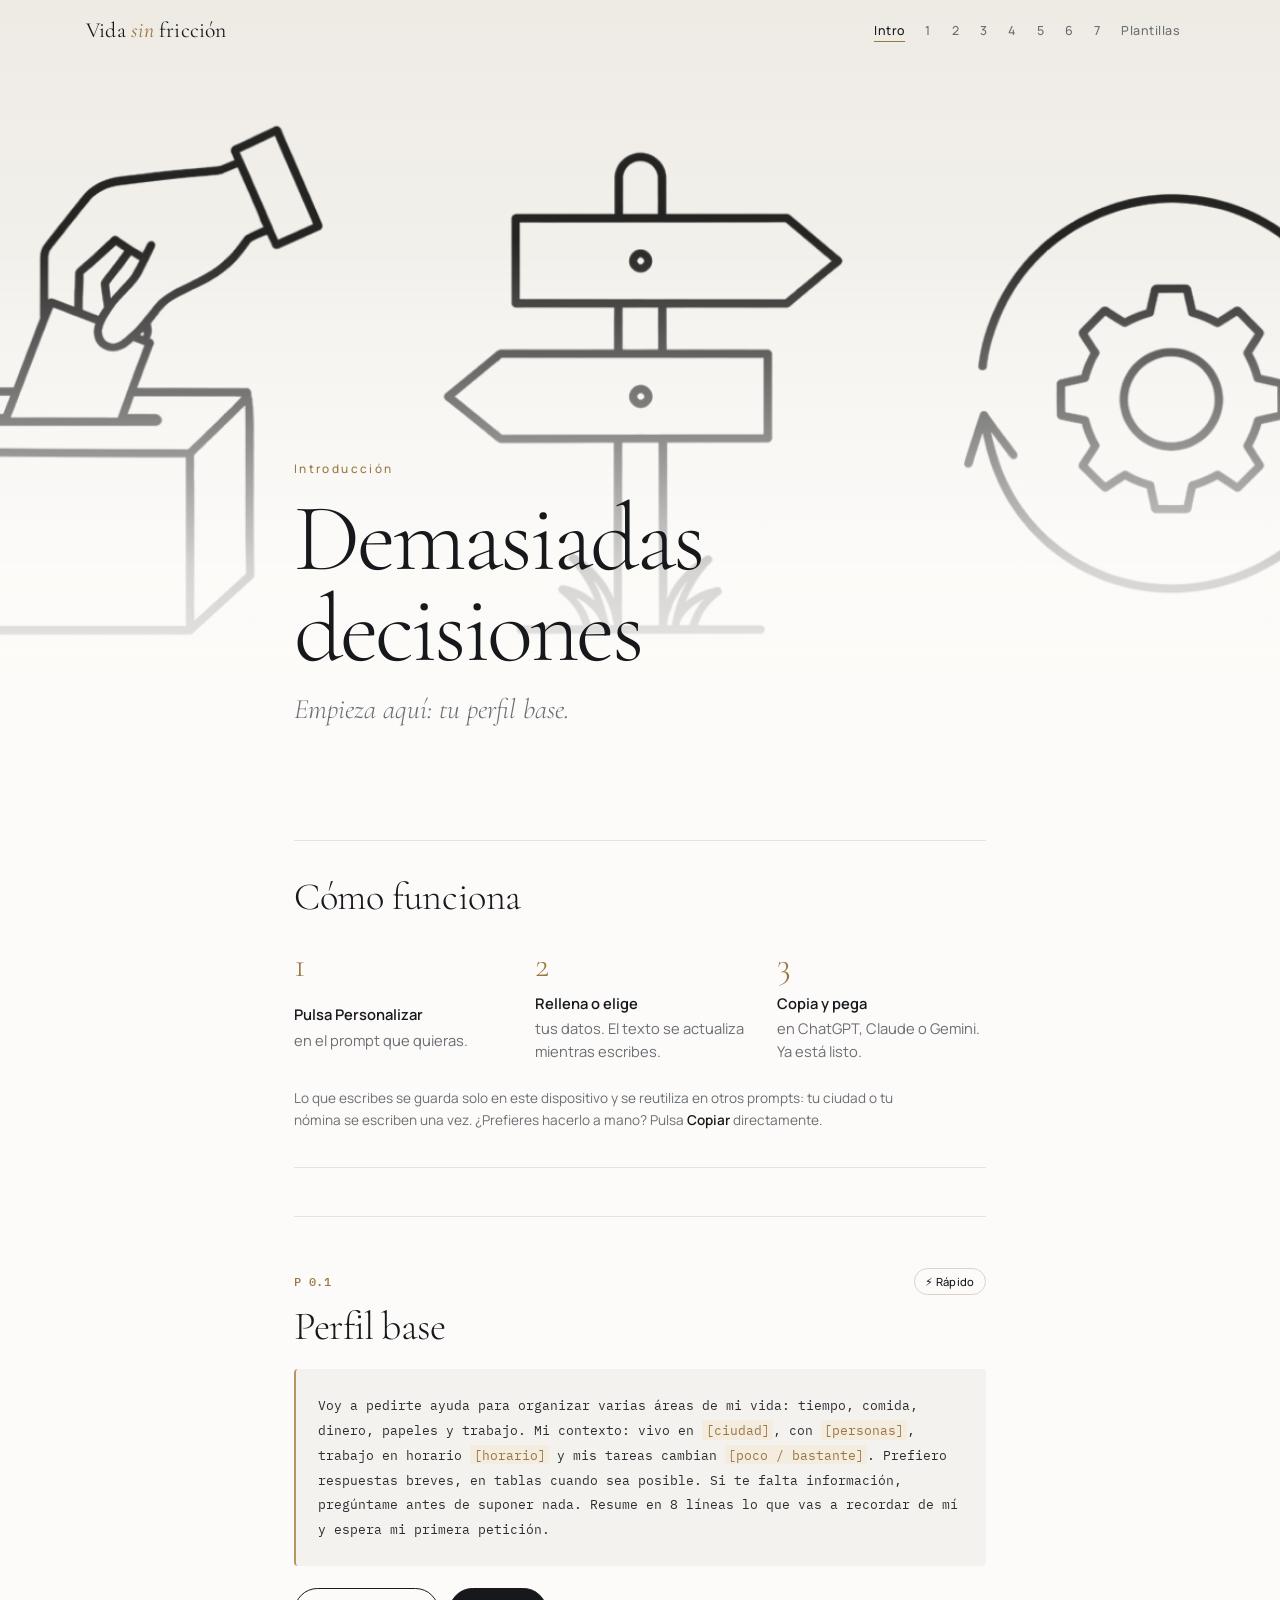
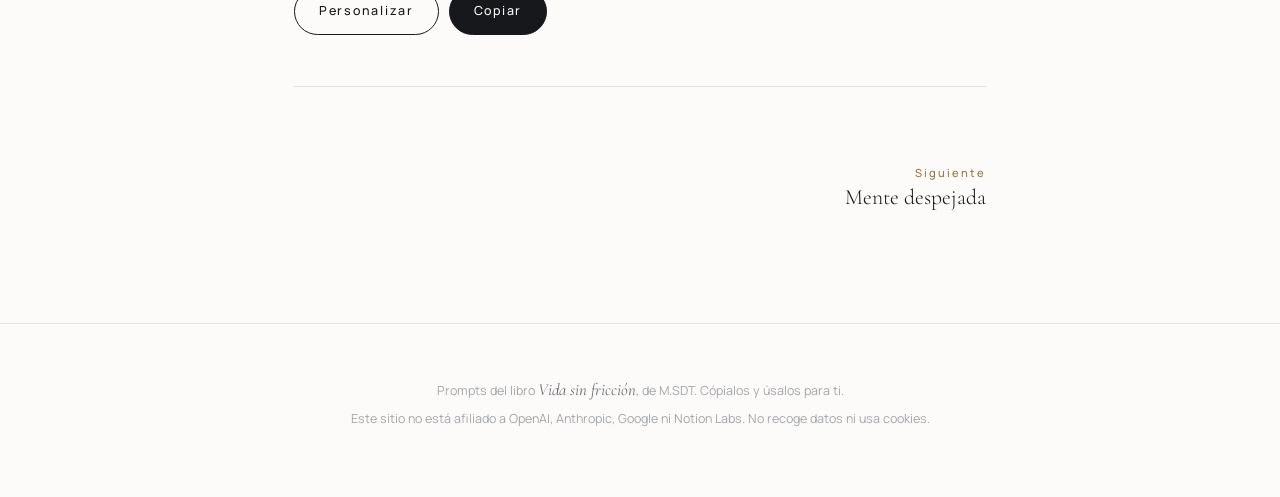
==== commit 62a0a8d1: "Firma del autor: M.SDT Co-Authored-By: Claude Opus 5.5 <noreply@anthropic.com> Claude-Session: https" ====
--- a/c0/index.html
+++ b/c0/index.html
@@ -10,4 +10,4 @@
 <div class="lista"><article class="prompt" id="p-0-1"><header><span class="code">P 0.1</span><h3>Perfil base</h3><div class="niveles"><span class="nivel" title="Rápido">⚡ Rápido</span></div></header>
 <pre class="texto">Voy a pedirte ayuda para organizar varias áreas de mi vida: tiempo, comida, dinero, papeles y trabajo. Mi contexto: vivo en [ciudad], con [personas], trabajo en horario [horario] y mis tareas cambian [poco / bastante]. Prefiero respuestas breves, en tablas cuando sea posible. Si te falta información, pregúntame antes de suponer nada. Resume en 8 líneas lo que vas a recordar de mí y espera mi primera petición.</pre>
 <div class="barra-acc"><button type="button" class="btn-p personalizar" aria-expanded="false">Personalizar</button><button type="button" class="btn-p copiar" aria-label="Copiar P 0.1">Copiar</button><span class="estado" aria-live="polite"></span></div>
-<div class="panel" hidden></div></article></div><nav class="pasar"><span></span><a class="next" href="../c1/"><small>Siguiente</small>Mente despejada</a></nav></main><footer class="pie"><div class="wrap"><p>Prompts del libro <em>Vida sin fricción</em>, de Melchor. Cópialos y úsalos para ti.</p><p>Este sitio no está afiliado a OpenAI, Anthropic, Google ni Notion Labs. No recoge datos ni usa cookies.</p></div></footer><script src="../app.js"></script></body></html>+<div class="panel" hidden></div></article></div><nav class="pasar"><span></span><a class="next" href="../c1/"><small>Siguiente</small>Mente despejada</a></nav></main><footer class="pie"><div class="wrap"><p>Prompts del libro <em>Vida sin fricción</em>, de M.SDT. Cópialos y úsalos para ti.</p><p>Este sitio no está afiliado a OpenAI, Anthropic, Google ni Notion Labs. No recoge datos ni usa cookies.</p></div></footer><script src="../app.js"></script></body></html>
--- a/style.css
+++ b/style.css
@@ -211,3 +211,23 @@
  body[data-imprimir="perfil"] #perfil,body[data-imprimir="menu"] #menu,body[data-imprimir="nomina"] #nomina,body[data-imprimir="casa"] #casa,body[data-imprimir="hogar"] #hogar,body[data-imprimir="notion"] #notion,body[data-imprimir="plan"] #plan{display:block}
  input,select,textarea{border:0;border-bottom:1px solid #999;border-radius:0;background:#fff}}
 
+
+/* ---------- Historia de portada (canvas controlado por el scroll) ---------- */
+.historia{position:relative;height:560svh}
+.historia-fija{position:sticky;top:0;height:100svh;overflow:hidden;background:radial-gradient(120% 90% at 50% 45%,#FFFFFF 0%,var(--paper) 60%,var(--mist) 100%)}
+#lienzo{position:absolute;inset:0;width:100%;height:100%;display:block}
+.h-textos{position:absolute;inset:0;pointer-events:none}
+.h-t{position:absolute;left:0;right:0;top:calc(env(safe-area-inset-top,0px) + 13svh);text-align:center;padding-inline:22px;margin:0;opacity:0;will-change:opacity,transform}
+.h-portada{opacity:1}
+.h-t a{pointer-events:auto}
+.h-portada h1{font-size:clamp(3rem,11vw,7.5rem);font-weight:300;line-height:.92;letter-spacing:-.035em}
+.h-portada h1 i{color:var(--gold)}
+.h-portada .sub{margin-top:1.2rem}
+.h-frase{font:300 clamp(2.2rem,7.5vw,5rem)/1.05 var(--f-display);letter-spacing:-.025em;color:var(--ink);margin:0}
+.h-final .paso-a{margin-top:1.8rem;background:var(--paper)}
+.h-progreso{position:absolute;left:50%;bottom:calc(env(safe-area-inset-bottom,0px) + 22px);width:min(180px,40vw);height:1px;background:var(--line-2);transform:translateX(-50%)}
+.h-progreso span{display:block;height:100%;width:100%;background:var(--gold);transform-origin:left;transform:scaleX(0)}
+.historia .desliza{bottom:calc(env(safe-area-inset-bottom,0px) + 38px);padding-bottom:0}
+.historia .desliza::after{display:none}
+@media (max-width:700px){.h-t{top:calc(env(safe-area-inset-top,0px) + 11svh)}}
+@media (prefers-reduced-motion:reduce){.historia{height:auto}.historia-fija{position:relative}.h-t{display:none}.h-portada{display:block}}
